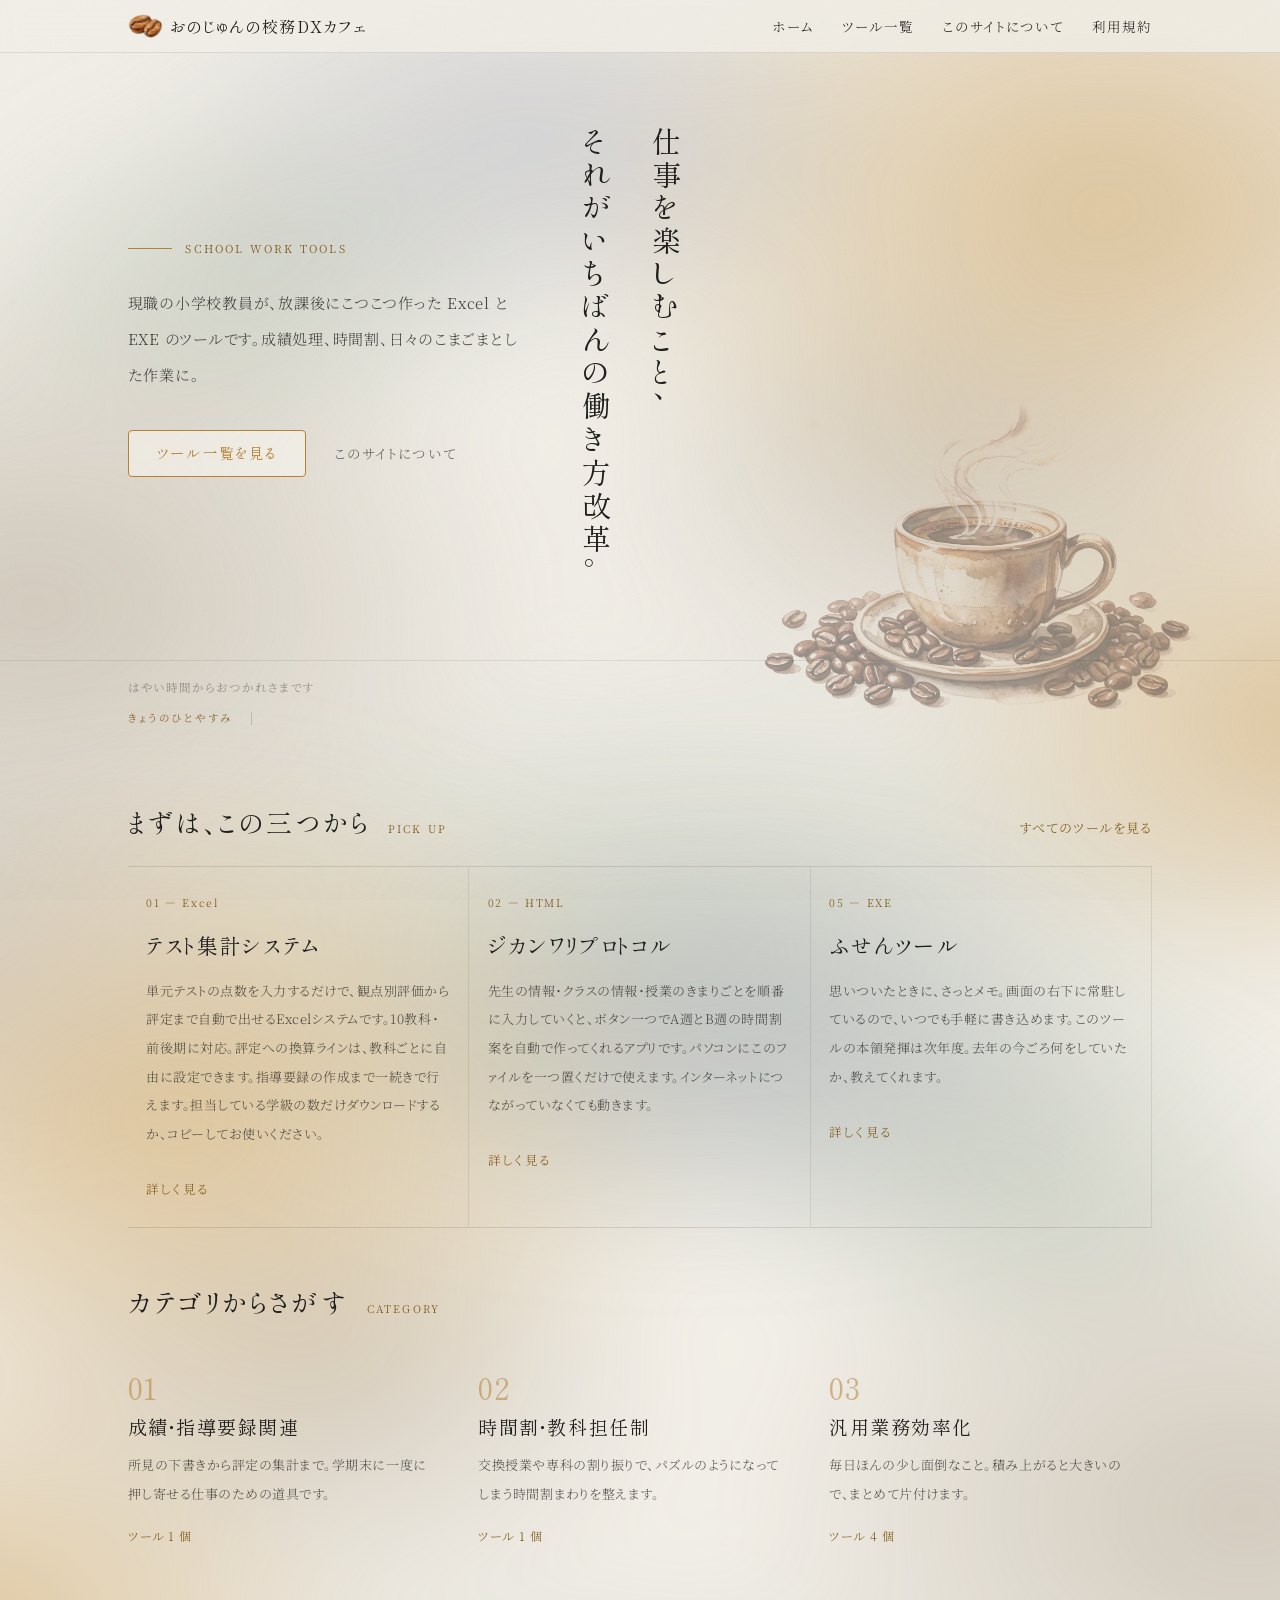
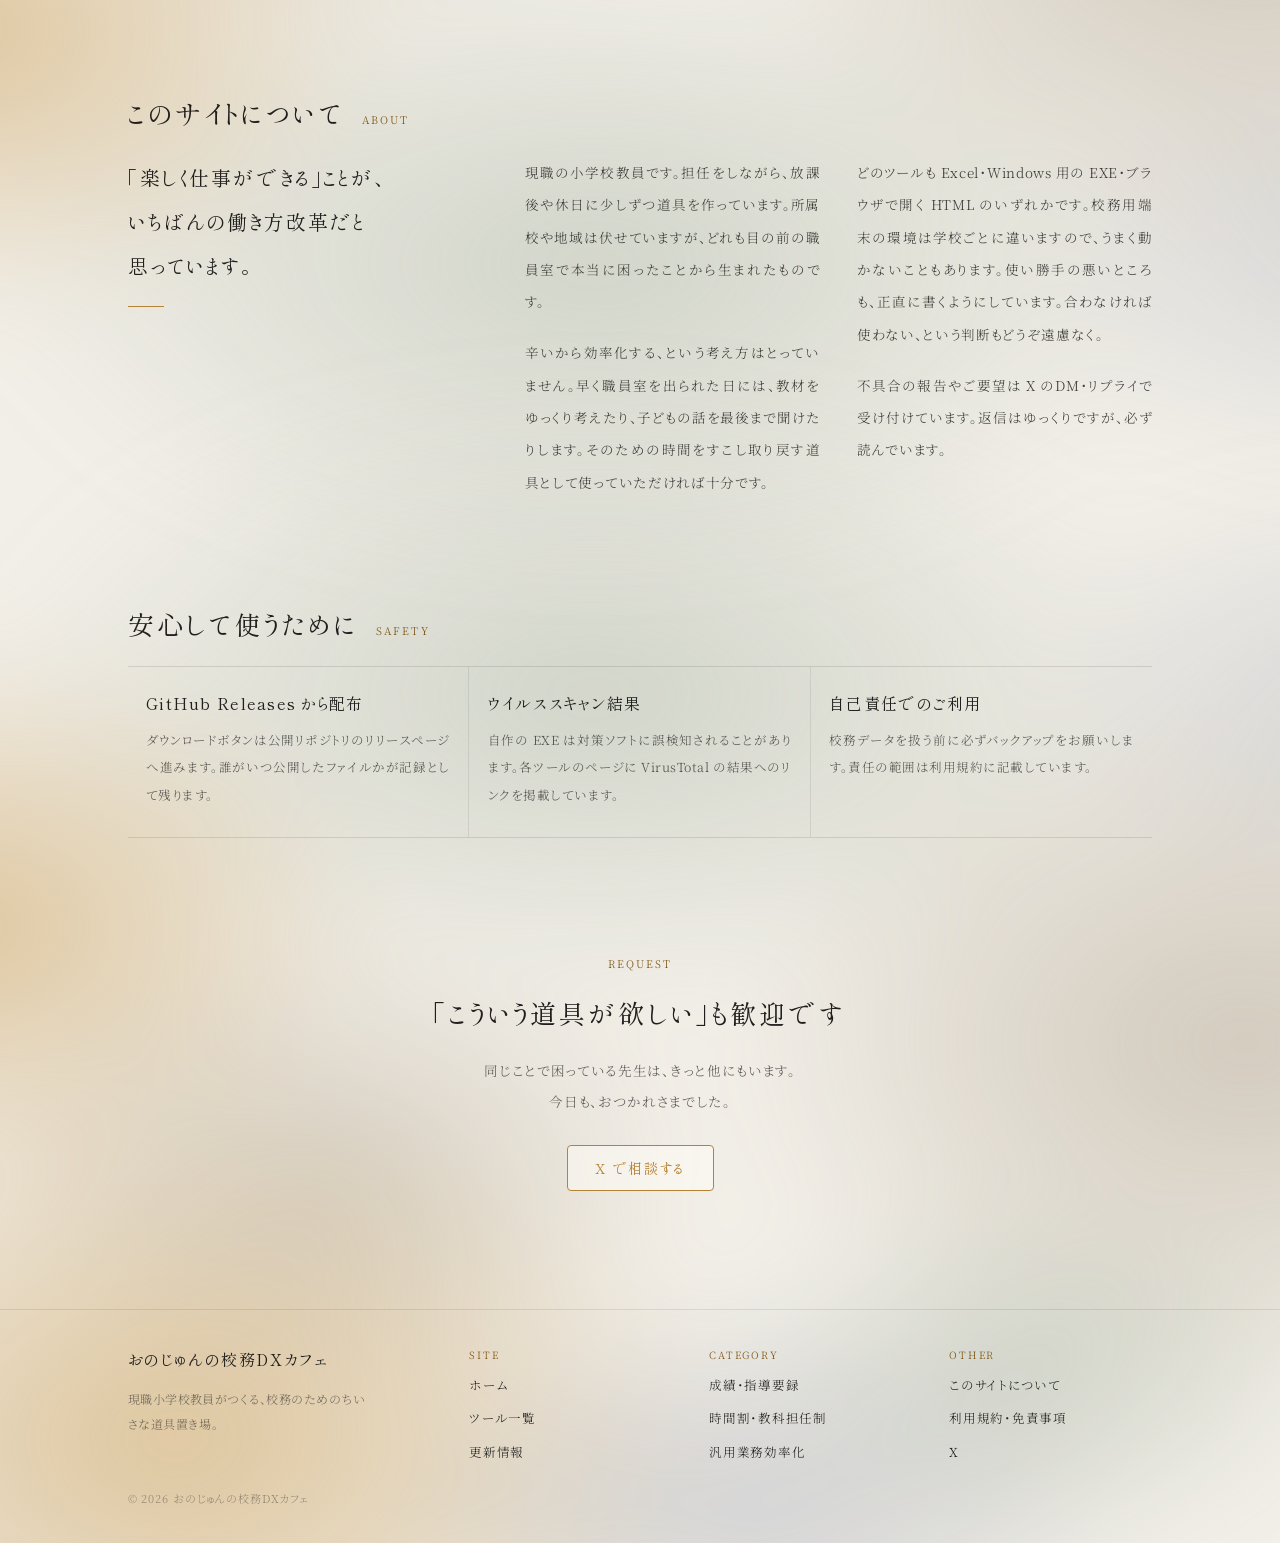
==== docs/index.html @ e8fa5c89 "所見わりかんを新規公開(7番目のツール) 学年・学級ごとの人数差から生じる所見執筆の偏りを均等化するツール。 HTML形式(v2.1.1)。紹介文を校正のうえ、成績・指導要録カテゴリの 新規カードとし" ====
<!DOCTYPE html>
<html lang="ja">
<head>
<!-- Google tag (gtag.js) -->
<script async src="https://www.googletagmanager.com/gtag/js?id=G-HGTY34KE5V"></script>
<script>
  window.dataLayer = window.dataLayer || [];
  function gtag(){dataLayer.push(arguments);}
  gtag('js', new Date());

  gtag('config', 'G-HGTY34KE5V');
</script>
<meta charset="utf-8">
<meta name="viewport" content="width=device-width, initial-scale=1">
<title>おのじゅんの校務DXカフェ</title>
<meta name="description" content="現職の小学校教員がつくる、校務のためのちいさな道具置き場。成績処理・時間割・日々のこまごまとした作業を助ける Excel と EXE のツールを無料で公開しています。">
<link rel="canonical" href="https://cabernet96258.github.io/koumu-dx-cafe/">
<link rel="icon" type="image/png" href="assets/favicon.png">
<link rel="stylesheet" href="assets/classical.css">
<link rel="preconnect" href="https://fonts.gstatic.com" crossorigin>
<link href="https://fonts.googleapis.com/css2?family=Shippori+Mincho:wght@400;500;600&family=Noto+Serif+JP:wght@300;400;500&display=swap" rel="stylesheet">
<link rel="stylesheet" href="assets/site.css">
</head>
<body>

<div class="page">

  <svg width="0" height="0" class="defs" aria-hidden="true">
    <defs>
      <filter id="paper">
        <feTurbulence type="fractalNoise" baseFrequency="0.9" numOctaves="4" seed="9"></feTurbulence>
        <feColorMatrix type="saturate" values="0"></feColorMatrix>
      </filter>
      <radialGradient id="gOchre"><stop offset="0%" stop-color="#c99a4e" stop-opacity=".5"></stop><stop offset="55%" stop-color="#c99a4e" stop-opacity=".22"></stop><stop offset="100%" stop-color="#c99a4e" stop-opacity="0"></stop></radialGradient>
      <radialGradient id="gSepia"><stop offset="0%" stop-color="#9a8a72" stop-opacity=".38"></stop><stop offset="60%" stop-color="#9a8a72" stop-opacity=".16"></stop><stop offset="100%" stop-color="#9a8a72" stop-opacity="0"></stop></radialGradient>
      <radialGradient id="gSage"><stop offset="0%" stop-color="#8fa08c" stop-opacity=".34"></stop><stop offset="60%" stop-color="#8fa08c" stop-opacity=".14"></stop><stop offset="100%" stop-color="#8fa08c" stop-opacity="0"></stop></radialGradient>
      <radialGradient id="gDusk"><stop offset="0%" stop-color="#8c93a8" stop-opacity=".32"></stop><stop offset="60%" stop-color="#8c93a8" stop-opacity=".13"></stop><stop offset="100%" stop-color="#8c93a8" stop-opacity="0"></stop></radialGradient>
    </defs>
  </svg>

  <div class="wc-bg" aria-hidden="true">
    <svg class="wc-tile" width="100%" viewBox="0 0 1440 900" preserveAspectRatio="xMidYMid slice">
      <g transform="translate(0,0)">
        <g data-depth="0.10">
          <ellipse cx="1120" cy="180" rx="470" ry="320" fill="url(#gOchre)"></ellipse>
          <ellipse cx="200" cy="520" rx="440" ry="300" fill="url(#gSepia)"></ellipse>
          <ellipse cx="760" cy="820" rx="520" ry="260" fill="url(#gSage)"></ellipse>
        </g>
        <g data-depth="0.22">
          <ellipse cx="620" cy="120" rx="330" ry="180" fill="url(#gDusk)"></ellipse>
          <ellipse cx="1300" cy="620" rx="360" ry="240" fill="url(#gOchre)"></ellipse>
          <ellipse cx="380" cy="240" rx="260" ry="160" fill="url(#gSage)"></ellipse>
        </g>
        <g data-depth="0.36" opacity=".75">
          <ellipse cx="980" cy="420" rx="300" ry="200" fill="url(#gSepia)"></ellipse>
          <ellipse cx="120" cy="820" rx="280" ry="180" fill="url(#gDusk)"></ellipse>
        </g>
      </g>
    </svg>
    <svg class="wc-tile" width="100%" viewBox="0 0 1440 900" preserveAspectRatio="xMidYMid slice">
      <g transform="translate(1440,-120) scale(-1,1)">
        <g data-depth="0.10">
          <ellipse cx="1120" cy="180" rx="470" ry="320" fill="url(#gOchre)"></ellipse>
          <ellipse cx="200" cy="520" rx="440" ry="300" fill="url(#gSepia)"></ellipse>
          <ellipse cx="760" cy="820" rx="520" ry="260" fill="url(#gSage)"></ellipse>
        </g>
        <g data-depth="0.22">
          <ellipse cx="620" cy="120" rx="330" ry="180" fill="url(#gDusk)"></ellipse>
          <ellipse cx="1300" cy="620" rx="360" ry="240" fill="url(#gOchre)"></ellipse>
          <ellipse cx="380" cy="240" rx="260" ry="160" fill="url(#gSage)"></ellipse>
        </g>
        <g data-depth="0.36" opacity=".75">
          <ellipse cx="980" cy="420" rx="300" ry="200" fill="url(#gSepia)"></ellipse>
          <ellipse cx="120" cy="820" rx="280" ry="180" fill="url(#gDusk)"></ellipse>
        </g>
      </g>
    </svg>
    <svg class="wc-tile" width="100%" viewBox="0 0 1440 900" preserveAspectRatio="xMidYMid slice">
      <g transform="translate(0,90) rotate(180,720,450)">
        <g data-depth="0.10">
          <ellipse cx="1120" cy="180" rx="470" ry="320" fill="url(#gOchre)"></ellipse>
          <ellipse cx="200" cy="520" rx="440" ry="300" fill="url(#gSepia)"></ellipse>
          <ellipse cx="760" cy="820" rx="520" ry="260" fill="url(#gSage)"></ellipse>
        </g>
        <g data-depth="0.22">
          <ellipse cx="620" cy="120" rx="330" ry="180" fill="url(#gDusk)"></ellipse>
          <ellipse cx="1300" cy="620" rx="360" ry="240" fill="url(#gOchre)"></ellipse>
          <ellipse cx="380" cy="240" rx="260" ry="160" fill="url(#gSage)"></ellipse>
        </g>
        <g data-depth="0.36" opacity=".75">
          <ellipse cx="980" cy="420" rx="300" ry="200" fill="url(#gSepia)"></ellipse>
          <ellipse cx="120" cy="820" rx="280" ry="180" fill="url(#gDusk)"></ellipse>
        </g>
      </g>
    </svg>
  </div>

  <canvas class="wc-particles" aria-hidden="true"></canvas>

  <div class="paper" aria-hidden="true">
    <svg width="100%" height="100%"><rect width="100%" height="100%" filter="url(#paper)"></rect></svg>
  </div>

  <header class="site-header">
    <div class="wrap">
      <a class="nav-brand" href="index.html">
        <img class="nav-brand-icon" src="assets/coffee-bean-icon.png" alt="" width="320" height="215">
        おのじゅんの校務DXカフェ
      </a>
      <nav class="site-nav">
        <a class="lnk" href="index.html">ホーム</a>
        <a class="lnk" href="tools.html">ツール一覧</a>
        <a class="lnk" href="#about">このサイトについて</a>
        <span class="lnk" data-howto="terms" role="button" tabindex="0">利用規約</span>
      </nav>
    </div>
  </header>

  <main>
    <section class="section-bleed">
      <img class="hero-coffee" src="assets/coffee.png" alt="" aria-hidden="true" width="880" height="657">
      <div class="wrap hero-grid">
        <div>
          <div class="hero-eyebrow">
            <span class="hero-rule"></span>
            <span>SCHOOL WORK TOOLS</span>
          </div>
          <p class="hero-lede">現職の小学校教員が、放課後にこつこつ作った Excel と EXE のツールです。成績処理、時間割、日々のこまごまとした作業に。</p>
          <div class="hero-actions">
            <a class="btn btn-primary" href="tools.html">ツール一覧を見る</a>
            <a class="lnk" href="#about">このサイトについて</a>
          </div>
        </div>
        <h1 class="hero-tagline">仕事を楽しむこと、<br>それがいちばんの働き方改革。</h1>
      </div>
      <div class="rest-bar">
        <div class="wrap">
          <span class="rest-greeting" data-rest-greeting></span>
          <div class="rest-line">
            <span class="rest-label">きょうのひとやすみ</span>
            <span class="rest-sep"></span>
            <span class="rest-msg" data-rest-msg>コーヒーが冷めないうちに、ひと息どうぞ。</span>
          </div>
        </div>
      </div>
    </section>

    <section class="section wrap stack" data-reveal>
      <div class="sec-head sec-head-split">
        <div>
          <h2 class="sec-title">まずは、この三つから</h2>
          <span class="kicker">PICK UP</span>
        </div>
        <a class="lnk sec-more" href="tools.html">すべてのツールを見る</a>
      </div>
      <div class="pick-grid">
        <div class="pick-card">
          <div class="pick-meta tnum">01 — Excel</div>
          <h3>テスト集計システム</h3>
          <p>単元テストの点数を入力するだけで、観点別評価から評定まで自動で出せるExcelシステムです。10教科・前後期に対応。評定への換算ラインは、教科ごとに自由に設定できます。指導要録の作成まで一続きで行えます。担当している学級の数だけダウンロードするか、コピーしてお使いください。</p>
          <a class="lnk pick-more" href="tools.html">詳しく見る</a>
        </div>
        <div class="pick-card">
          <div class="pick-meta tnum">02 — HTML</div>
          <h3>ジカンワリプロトコル</h3>
          <p>先生の情報・クラスの情報・授業のきまりごとを順番に入力していくと、ボタン一つでA週とB週の時間割案を自動で作ってくれるアプリです。パソコンにこのファイルを一つ置くだけで使えます。インターネットにつながっていなくても動きます。</p>
          <a class="lnk pick-more" href="tools.html">詳しく見る</a>
        </div>
        <div class="pick-card">
          <div class="pick-meta tnum">05 — EXE</div>
          <h3>ふせんツール</h3>
          <p>思いついたときに、さっとメモ。画面の右下に常駐しているので、いつでも手軽に書き込めます。このツールの本領発揮は次年度。去年の今ごろ何をしていたか、教えてくれます。</p>
          <a class="lnk pick-more" href="tools.html">詳しく見る</a>
        </div>
      </div>
    </section>

    <section class="section wrap stack" data-reveal>
      <div class="sec-head">
        <h2 class="sec-title">カテゴリからさがす</h2>
        <span class="kicker">CATEGORY</span>
      </div>
      <div class="cat-grid">
        <a class="cat-card" href="tools.html">
          <div class="cat-num tnum">01</div>
          <h3>成績・指導要録関連</h3>
          <p>所見の下書きから評定の集計まで。学期末に一度に押し寄せる仕事のための道具です。</p>
          <div class="cat-count tnum">ツール 1 個</div>
        </a>
        <a class="cat-card" href="tools.html">
          <div class="cat-num tnum">02</div>
          <h3>時間割・教科担任制</h3>
          <p>交換授業や専科の割り振りで、パズルのようになってしまう時間割まわりを整えます。</p>
          <div class="cat-count tnum">ツール 1 個</div>
        </a>
        <a class="cat-card" href="tools.html">
          <div class="cat-num tnum">03</div>
          <h3>汎用業務効率化</h3>
          <p>毎日ほんの少し面倒なこと。積み上がると大きいので、まとめて片付けます。</p>
          <div class="cat-count tnum">ツール 4 個</div>
        </a>
      </div>
    </section>

    <section class="section-bleed about" id="about" data-reveal>
      <div class="wrap">
        <div class="sec-head">
          <h2 class="sec-title">このサイトについて</h2>
          <span class="kicker">ABOUT</span>
        </div>
        <div class="about-grid">
          <div>
            <p class="about-motto">「楽しく仕事ができる」ことが、<br>いちばんの働き方改革だと<br>思っています。</p>
            <span class="about-rule"></span>
          </div>
          <div class="about-cols">
            <div>
              <p>現職の小学校教員です。担任をしながら、放課後や休日に少しずつ道具を作っています。所属校や地域は伏せていますが、どれも目の前の職員室で本当に困ったことから生まれたものです。</p>
              <p>辛いから効率化する、という考え方はとっていません。早く職員室を出られた日には、教材をゆっくり考えたり、子どもの話を最後まで聞けたりします。そのための時間をすこし取り戻す道具として使っていただければ十分です。</p>
            </div>
            <div>
              <p>どのツールも Excel・Windows 用の EXE・ブラウザで開く HTML のいずれかです。校務用端末の環境は学校ごとに違いますので、うまく動かないこともあります。使い勝手の悪いところも、正直に書くようにしています。合わなければ使わない、という判断もどうぞ遠慮なく。</p>
              <p>不具合の報告やご要望は X のDM・リプライで受け付けています。返信はゆっくりですが、必ず読んでいます。</p>
            </div>
          </div>
        </div>
      </div>
    </section>

    <section class="section wrap safety" data-reveal>
      <div class="sec-head">
        <h2 class="sec-title">安心して使うために</h2>
        <span class="kicker">SAFETY</span>
      </div>
      <div class="safety-grid">
        <div>
          <h4>GitHub Releases から配布</h4>
          <p>ダウンロードボタンは公開リポジトリのリリースページへ進みます。誰がいつ公開したファイルかが記録として残ります。</p>
        </div>
        <div>
          <h4>ウイルススキャン結果</h4>
          <p>自作の EXE は対策ソフトに誤検知されることがあります。各ツールのページに VirusTotal の結果へのリンクを掲載しています。</p>
        </div>
        <div>
          <h4>自己責任でのご利用</h4>
          <p>校務データを扱う前に必ずバックアップをお願いします。責任の範囲は利用規約に記載しています。</p>
        </div>
      </div>
    </section>

    <section class="section-bleed request" data-reveal>
      <div class="wrap">
        <span class="kicker">REQUEST</span>
        <h2>「こういう道具が欲しい」も歓迎です</h2>
        <p>同じことで困っている先生は、きっと他にもいます。<br>今日も、おつかれさまでした。</p>
        <!-- TODO: X のプロフィール URL に差し替え -->
        <a class="btn btn-primary" href="#">X で相談する</a>
      </div>
    </section>
  </main>

  <footer class="site-footer">
    <div>
      <div class="wrap footer-grid">
        <div>
          <div class="footer-brand">おのじゅんの校務DXカフェ</div>
          <p>現職小学校教員がつくる、校務のためのちいさな道具置き場。</p>
        </div>
        <div class="footer-col">
          <div class="footer-col-head">SITE</div>
          <a class="lnk" href="index.html">ホーム</a>
          <a class="lnk" href="tools.html">ツール一覧</a>
          <span class="lnk" data-howto="changelog" role="button" tabindex="0">更新情報</span>
        </div>
        <div class="footer-col">
          <div class="footer-col-head">CATEGORY</div>
          <a class="lnk" href="tools.html">成績・指導要録</a>
          <a class="lnk" href="tools.html">時間割・教科担任制</a>
          <a class="lnk" href="tools.html">汎用業務効率化</a>
        </div>
        <div class="footer-col">
          <div class="footer-col-head">OTHER</div>
          <a class="lnk" href="#about">このサイトについて</a>
          <span class="lnk" data-howto="terms" role="button" tabindex="0">利用規約・免責事項</span>
          <span class="lnk">X</span>
        </div>
      </div>
      <div class="wrap footer-legal tnum">© 2026 おのじゅんの校務DXカフェ</div>
    </div>
  </footer>

  <!-- 「使い方」等のダイアログ。中身は howto-* テンプレートから複製する -->
  <div class="dialog-backdrop" id="howto-dialog" hidden>
    <div class="dialog" role="dialog" aria-modal="true" aria-labelledby="howto-dialog-title">
      <div data-howto-content></div>
      <div class="dialog-actions">
        <button type="button" class="btn" data-howto-close>閉じる</button>
      </div>
    </div>
  </div>

  <template id="howto-terms">
    <h3 class="dialog-title">利用規約・免責事項</h3>
    <div class="dialog-body">
      <p>本サイトで配布しているツールは、現職の小学校教員が個人で開発したものです。すべて無料で、会員登録なしでご利用いただけます。</p>
      <p>ご利用は自己責任でお願いします。データを扱うツールは、作業前に必ずバックアップを取ってください。ツールの利用によって生じたいかなる損害についても、作成者は責任を負いかねます。</p>
      <p>校務用端末の環境は学校ごとに異なるため、正常に動作しない場合があります。あらかじめご了承ください。</p>
      <p>不具合のご報告や「こういう道具が欲しい」というご要望は、X のDM・リプライで受け付けています。</p>
      <p class="howto-note">※ 予告なくツールの内容やダウンロードURLを変更・終了する場合があります。</p>
    </div>
  </template>

  <template id="howto-changelog">
    <h3 class="dialog-title">更新情報</h3>
    <div class="dialog-body">
      <p><strong>2026-08-19</strong></p>
      <ul>
        <li>所見わりかんを公開しました</li>
        <li>ジカンワリプロトコルを公開しました</li>
        <li>フォルダツリーメーカーを公開しました</li>
        <li>スクリーンノートを公開しました</li>
        <li>利用規約・免責事項を追加しました</li>
      </ul>
      <p><strong>2026-08-18</strong></p>
      <ul>
        <li>テスト集計システムを公開しました</li>
        <li>各ツールに「使い方」を追加しました</li>
        <li>検索エンジンからサイトを見つけやすくしました</li>
      </ul>
      <p><strong>2026-08-17</strong></p>
      <ul>
        <li>PDFパレット・ふせんツールを公開しました</li>
        <li>「きょうのひとやすみ」をランダム表示にしました</li>
      </ul>
      <p><strong>2026-08-16</strong></p>
      <ul>
        <li>サイトを公開しました</li>
        <li>「きょうのひとやすみ」の語録を追加しました</li>
      </ul>
    </div>
  </template>
</div>

<script src="assets/site.js"></script>
</body>
</html>
---- docs/assets/classical.css ----
/* Classical — design-system tokens and component classes. This file is the source of truth for the system's look; retune it here and see readme.md. */
@import url('https://fonts.googleapis.com/css2?family=Cormorant+Garamond:wght@400;600&family=Lora:wght@400;600&display=swap');

:root {
  --color-bg: #f3f2f2;
  --color-surface: #eae9e9;
  --color-text: #201f1d;
  --color-accent: #b68235;
  --color-accent-2: #ac803e;
  --color-divider: color-mix(in srgb, #201f1d 16%, transparent);

  /* Tonal ramps — generated in OKLCH on one shared lightness scale, so the
     same step of any role matches the others in visual value. */
  --color-neutral-100: #f8f4f4;
  --color-neutral-200: #eae7e7;
  --color-neutral-300: #d7d3d3;
  --color-neutral-400: #bab6b6;
  --color-neutral-500: #9b9797;
  --color-neutral-600: #7d7979;
  --color-neutral-700: #605d5d;
  --color-neutral-800: #444141;
  --color-neutral-900: #2d2b2b;

  --color-accent-100: #fff3e4;
  --color-accent-200: #ffe3bf;
  --color-accent-300: #facb8d;
  --color-accent-400: #e1ad66;
  --color-accent-500: #c28d41;
  --color-accent-600: #a06f24;
  --color-accent-700: #7d5411;
  --color-accent-800: #5a3b0a;
  --color-accent-900: #3a270d;

  --color-accent-2-100: #fff3e4;
  --color-accent-2-200: #ffe3be;
  --color-accent-2-300: #f5cd96;
  --color-accent-2-400: #dbaf70;
  --color-accent-2-500: #bc8f4e;
  --color-accent-2-600: #9b7232;
  --color-accent-2-700: #79561f;
  --color-accent-2-800: #573d14;
  --color-accent-2-900: #382810;

  --font-heading: "Cormorant Garamond", system-ui, sans-serif;
  --font-heading-weight: 600; /* review round 3: bold retired — semibold is the
     interface headings' ceiling (they need the weight at small sizes); display
     text goes lighter still, to the normal cut (see the deck) */
  --font-body: "Lora", system-ui, sans-serif;

  --space-1: 4.6px;
  --space-2: 9.2px;
  --space-3: 13.8px;
  --space-4: 18.4px;
  --space-6: 27.6px;
  --space-8: 36.8px;

  --radius-sm: 2px;
  --radius-md: 4px;
  --radius-lg: 7px;

  /* Elevation — derived from the ground: soft ink-tinted shadows on a
     light theme, a hairline edge + ambient darkness on a dark one. */
  --shadow-sm: 0 1px 2px color-mix(in srgb, #2d2b2b 14%, transparent);
  --shadow-md: 0 3px 10px color-mix(in srgb, #2d2b2b 16%, transparent);
  --shadow-lg: 0 12px 32px color-mix(in srgb, #2d2b2b 22%, transparent);
}

body {
  background: var(--color-bg);
  color: var(--color-text);
  font-family: var(--font-body);
}
h1, h2, h3, h4 { font-family: var(--font-heading); font-weight: var(--font-heading-weight); }

.plate{filter:sepia(0.22) saturate(0.82) contrast(1.05);box-sizing:border-box;
  border:6px solid var(--color-surface);outline:1px solid var(--color-divider)}

/* ══════════════════════════════════════════════════════════════════════════
   Components — built with the tokens above. Plain CSS
   on plain HTML: no JavaScript, no build step. Each class is documented in
   readme.md and demonstrated in foundations/ and components/.
   ══════════════════════════════════════════════════════════════════════ */

*, *::before, *::after { box-sizing: border-box; }
body { margin: 0; font-size: 15px; line-height: 1.55; font-weight: 400; }
h1, h2, h3, h4, h5, h6 {
  font-family: var(--font-heading); font-weight: var(--font-heading-weight);
  line-height: 1.12; letter-spacing: -0.015em; margin: 0 0 var(--space-2);
}
h1 { font-size: 42px; }
h2 { font-size: 32px; }
h3 { font-size: 25px; }
h4 { font-size: 20px; }
h5 { font-size: 16px; }
h6 { font-size: 13px; }
h6 { letter-spacing: 0.08em; text-transform: uppercase; }
p { margin: 0 0 var(--space-3); }
a { color: var(--color-accent); text-underline-offset: 3px; }
img { display: block; max-width: 100%; }
figure { margin: 0; }
figcaption {
  font-size: 11px; margin-top: var(--space-1);
  color: color-mix(in srgb, var(--color-text) 55%, transparent);
}
.text-muted { color: color-mix(in srgb, var(--color-text) 55%, transparent); }
:focus { outline: none; }
:focus-visible { outline: 2px solid var(--color-accent); outline-offset: 2px; }
::selection { background: color-mix(in srgb, var(--color-accent) 30%, transparent); }

/* — rules — */
.hr {
  height: 1px; border: 0; margin: var(--space-4) 0;
  background: var(--color-divider);
}

/* — buttons — */
.btn {
  display: inline-flex; align-items: center; justify-content: center; gap: 6px;
  cursor: pointer; text-decoration: none;
  font-family: var(--font-heading); font-weight: var(--font-heading-weight);
  font-size: 14px; line-height: 1.2; color: var(--color-text); /* matches the .input's 14px —
     the pair sits side by side in sign-up rows */
  background: transparent; border: 1px solid transparent;
  padding: var(--space-2) calc(var(--space-3) * 1.2);
  border-radius: var(--radius-md);
}
.btn svg { display: block; }
.btn:disabled { opacity: 0.45; cursor: not-allowed; }
.btn-primary { color: var(--color-accent); border-color: var(--color-accent); }
.btn-primary:hover { background: color-mix(in srgb, var(--color-accent) 12%, transparent); }
.btn-primary:active { background: color-mix(in srgb, var(--color-accent) 22%, transparent); }
.btn-secondary { border-color: var(--color-divider); }
.btn-secondary:hover { background: color-mix(in srgb, var(--color-text) 7%, transparent); }
.btn-secondary:active { background: color-mix(in srgb, var(--color-text) 14%, transparent); }
.btn-ghost { color: var(--color-accent); padding-inline: var(--space-1); }
.btn-ghost:hover { background: color-mix(in srgb, var(--color-accent) 10%, transparent); }
.btn-ghost:active { background: color-mix(in srgb, var(--color-accent) 18%, transparent); }
.btn-icon { width: 36px; height: 36px; padding: 0; }
.btn-block { width: 100%; margin-top: var(--space-2); }

/* — forms — */
.field > label {
  display: block; font-size: 12px; margin-bottom: 5px;
  color: color-mix(in srgb, var(--color-text) 70%, transparent);
}
.input {
  width: 100%; min-height: 36px; padding: 6px 10px; font: inherit;
  font-size: 14px; color: var(--color-text); caret-color: var(--color-accent);
  background: transparent;
  border: 1px solid var(--color-divider); border-radius: var(--radius-md);
}
.input:hover { border-color: color-mix(in srgb, var(--color-text) 45%, transparent); }
.input:focus-visible { border-color: var(--color-accent); outline-offset: 0; }
textarea.input { min-height: 90px; resize: vertical; }
.radio { display: inline-flex; align-items: center; gap: 8px; cursor: pointer; font-size: 14px; }
.radio input, .seg-opt input {
  position: absolute; opacity: 0; width: 0; height: 0; pointer-events: none;
}
.radio .dot {
  width: 16px; height: 16px; flex: none; border-radius: 50%;
  border: 1.5px solid var(--color-divider);
}
.radio:hover .dot { border-color: var(--color-accent); }
.radio input:checked + .dot {
  border-color: var(--color-accent); background: var(--color-accent);
  box-shadow: inset 0 0 0 4px var(--color-bg);
}
.radio input:focus-visible + .dot { outline: 2px solid var(--color-accent); outline-offset: 2px; }
.seg {
  display: inline-flex; overflow: hidden;
  border: 1px solid var(--color-divider); border-radius: var(--radius-md);
}
.seg-opt {
  display: inline-flex; align-items: center; gap: 6px;
  padding: 7px 12px; font-size: 13px; cursor: pointer;
}
.seg-opt + .seg-opt { border-left: 1px solid var(--color-divider); }
.seg-opt:has(input:checked) { color: var(--color-accent); box-shadow: inset 0 0 0 1px var(--color-accent); }
.seg-opt:not(:has(input:checked)):hover { background: color-mix(in srgb, var(--color-text) 7%, transparent); }
.seg-opt:has(input:focus-visible) { outline: 2px solid var(--color-accent); outline-offset: -2px; }

/* — cards — */
.card {
  display: flex; flex-direction: column; gap: var(--space-2);
  padding: var(--space-3); border-radius: var(--radius-md); background: transparent; border: 1px solid var(--color-divider);
}
.card-kicker { font-size: 10px; letter-spacing: 0.1em; text-transform: uppercase; color: var(--color-accent); }
.card-title {
  font-family: var(--font-heading); font-weight: var(--font-heading-weight);
  font-size: 17px; line-height: 1.2;
}
.card-body { margin: 0; font-size: 13px; opacity: 0.8; flex: 1; }
.card-meta {
  display: flex; align-items: center; gap: 6px; font-size: 11px;
  color: color-mix(in srgb, var(--color-text) 50%, transparent);
}
.elev-sm { box-shadow: var(--shadow-sm); }
.elev-md { box-shadow: var(--shadow-md); }
.elev-lg { box-shadow: var(--shadow-lg); }

/* — tags — */
.tag {
  display: inline-flex; align-items: center; font-size: 11px;
  letter-spacing: 0.02em; padding: 3px 10px;
  border-radius: calc(var(--radius-md) * 0.75);
}
.tag-accent { background: var(--color-accent-100); color: var(--color-accent-800); }
.tag-accent-2 { background: var(--color-accent-2-100); color: var(--color-accent-2-800); }
.tag-neutral { background: var(--color-neutral-100); color: var(--color-neutral-800); }
.tag-outline { border: 1px solid var(--color-accent); color: var(--color-accent); }

/* — navigation — */
.nav {
  display: flex; align-items: center; gap: var(--space-4);
  padding: var(--space-3) var(--space-4);
  border-bottom: 1px solid var(--color-divider);
}
.nav-brand {
  font-family: var(--font-heading); font-weight: var(--font-heading-weight);
  font-size: 18px; margin-right: auto;
}
.nav a { color: inherit; text-decoration: none; font-size: 14px; }
.nav a:hover, .nav a[aria-current='page'] { color: var(--color-accent); }

/* — tables — */
.table { width: 100%; border-collapse: collapse; font-size: 14px; }
.table th {
  text-align: left; font-size: 11px; letter-spacing: 0.08em; text-transform: uppercase;
  color: color-mix(in srgb, var(--color-text) 60%, transparent);
  padding: var(--space-2); border-bottom: 1px solid var(--color-divider);
}
.table td {
  padding: var(--space-2);
  border-bottom: 1px solid var(--color-divider);
}
.table tbody tr:hover { background: color-mix(in srgb, var(--color-text) 4%, transparent); }

/* — dialog — */
.dialog-backdrop {
  position: fixed; inset: 0; display: grid; place-items: center;
  padding: var(--space-4);
  background: color-mix(in srgb, var(--color-neutral-900) 50%, transparent);
}
.dialog {
  width: min(440px, 100%); display: flex; flex-direction: column; gap: var(--space-3);
  padding: var(--space-4); border-radius: var(--radius-lg);
  background: var(--color-surface); box-shadow: var(--shadow-lg); border: 1px solid var(--color-divider);
}
.dialog-title {
  font-family: var(--font-heading); font-weight: var(--font-heading-weight);
  font-size: 20px;
}
.dialog-body { font-size: 14px; opacity: 0.85; }
.dialog-actions { display: flex; justify-content: flex-end; gap: var(--space-2); margin-top: var(--space-2); }
---- docs/assets/site.css ----
/* おのじゅんの校務DXカフェ — site layer over the Classical design system. */

html { scroll-behavior: smooth; }

body {
  margin: 0;
  font-family: "Noto Serif JP", var(--font-body);
  font-weight: 300;
  font-feature-settings: "palt" 1;
  letter-spacing: .04em;
  color: var(--color-text);
  background: #f2efe8;
  position: relative;
}

h1, h2, h3, h4, .card-title, .nav-brand, .btn {
  font-family: "Shippori Mincho", var(--font-heading);
  font-weight: 400;
}

a:hover { color: var(--color-accent-600); }

.btn, .seg-opt, .tag, .nav-brand, nav .lnk { white-space: nowrap; }

.btn-primary { background: rgba(255, 253, 248, .5); }

/* Underline that wipes in from the left on hover. */
.lnk {
  cursor: pointer;
  position: relative;
  color: inherit;
  text-decoration: none;
}
.lnk::after {
  content: "";
  position: absolute;
  left: 0; right: 100%; bottom: -4px;
  height: 1px;
  background: var(--color-accent);
  transition: right .5s cubic-bezier(.22, .7, .2, 1);
}
.lnk:hover::after { right: 0; }

.tnum { font-variant-numeric: tabular-nums; }

/* ── watercolour ground ─────────────────────────────────────────────────── */

@keyframes om-rule { from { transform: scaleX(0); } to { transform: scaleX(1); } }
@keyframes om-tile {
  0%, 100% { transform: translate3d(0, 0, 0); }
  50%      { transform: translate3d(-1.4%, 1%, 0); }
}

@media (prefers-reduced-motion: reduce) { * { animation: none !important; } }

.defs { position: absolute; }

.page {
  position: relative;
  min-width: 1120px;
  background: #f2efe8;
  overflow: hidden;
}

/* Tiles stack to the full document height so the wash scrolls with the page. */
.wc-bg {
  position: absolute;
  top: 0; left: 0;
  width: 100%; height: 100%;
  overflow: hidden;
  z-index: 0;
  pointer-events: none;
  display: flex;
  flex-direction: column;
}
.wc-tile {
  flex: 1 1 0;
  min-height: 0;
  display: block;
  overflow: visible;
  animation: om-tile 72s ease-in-out infinite;
  /* A plain CSS blur, not an SVG <feTurbulence>/<feDisplacementMap> filter:
     iOS Safari frequently fails to paint that filter chain when it sits on
     a <g> inside an animated/transformed SVG, leaving the wash invisible
     there while it renders fine elsewhere. CSS blur has none of that risk. */
  filter: blur(48px);
}

.wc-particles {
  position: fixed;
  inset: 0;
  width: 100%; height: 100%;
  z-index: 3;
  pointer-events: none;
}

.paper {
  position: fixed;
  inset: 0;
  z-index: 60;
  pointer-events: none;
  opacity: .055;
  mix-blend-mode: multiply;
}

/* ── shared layout ──────────────────────────────────────────────────────── */

.wrap {
  max-width: 1080px;
  margin: 0 auto;
  padding-left: var(--space-6);
  padding-right: var(--space-6);
}

.section { position: relative; }
.section-bleed { position: relative; overflow: hidden; }

.kicker {
  font-size: 10.5px;
  letter-spacing: .2em;
  color: var(--color-accent-700);
}

.sec-head {
  display: flex;
  align-items: baseline;
  gap: var(--space-4);
  margin-bottom: var(--space-6);
}
.sec-head-split {
  justify-content: space-between;
  gap: var(--space-6);
}
.sec-head-split > div {
  display: flex;
  align-items: baseline;
  gap: var(--space-4);
}
.sec-title {
  font-size: 26px;
  letter-spacing: .12em;
  margin: 0;
}

main { position: relative; z-index: 1; }

/* ── header ─────────────────────────────────────────────────────────────── */

.site-header {
  position: sticky;
  top: 0;
  z-index: 50;
  background: rgba(242, 239, 232, .82);
  backdrop-filter: blur(12px);
  border-bottom: 1px solid color-mix(in srgb, var(--color-text) 10%, transparent);
}
.site-header .wrap {
  padding-top: var(--space-3);
  padding-bottom: var(--space-3);
  display: flex;
  align-items: center;
  gap: var(--space-6);
}
.nav-brand {
  display: flex;
  align-items: center;
  gap: 7px;
  margin-right: auto;
  font-size: 16px;
  letter-spacing: .08em;
  color: inherit;
  text-decoration: none;
}
.nav-brand svg { flex: none; }
.nav-brand-icon {
  flex: none;
  height: 24px;
  width: auto;
}
.site-nav {
  display: flex;
  align-items: center;
  gap: var(--space-6);
  font-size: 13.5px;
  letter-spacing: .08em;
}

/* ── hero ───────────────────────────────────────────────────────────────── */

.hero-coffee {
  position: absolute;
  right: 6%;
  bottom: 36px;
  width: 440px;
  /* The width/height attributes reserve the ratio; height must stay derived
     from it, or the attribute's height wins and stretches the picture. */
  height: auto;
  pointer-events: none;
  opacity: .42;
  mix-blend-mode: multiply;
  z-index: 0;
}
.hero-grid {
  position: relative;
  padding-top: calc(var(--space-8) * 2);
  padding-bottom: calc(var(--space-8) * 1.9);
  display: grid;
  grid-template-columns: auto auto 1fr;
  gap: calc(var(--space-8) * 1.2);
  align-items: center;
}
.hero-eyebrow {
  display: flex;
  align-items: center;
  gap: var(--space-3);
  margin-bottom: var(--space-6);
}
.hero-rule {
  width: 44px;
  height: 1px;
  background: var(--color-accent);
  display: block;
  transform-origin: left;
  animation: om-rule 1.6s cubic-bezier(.22, .7, .2, 1) both;
}
.hero-eyebrow span:last-child {
  font-size: 11px;
  letter-spacing: .2em;
  color: var(--color-accent-700);
  white-space: nowrap;
}
.hero-lede {
  font-size: 15px;
  line-height: 2.4;
  letter-spacing: .05em;
  max-width: 26em;
  margin: 0 0 var(--space-8);
  color: color-mix(in srgb, var(--color-text) 82%, transparent);
}
.hero-actions {
  display: flex;
  align-items: center;
  gap: var(--space-6);
}
.hero-actions .btn {
  font-size: 14.5px;
  padding: var(--space-3) var(--space-6);
  letter-spacing: .1em;
}
.hero-actions .lnk {
  font-size: 13.5px;
  letter-spacing: .08em;
  white-space: nowrap;
  color: color-mix(in srgb, var(--color-text) 70%, transparent);
}
.hero-tagline {
  writing-mode: vertical-rl;
  font-size: 29px;
  line-height: 2.4;
  letter-spacing: .14em;
  margin: 0 0 0 auto;
  margin-right: 64px;
  font-weight: 400;
  /* Floor from the mockup; grows so the second line's 「。」 is not clipped. */
  min-height: 430px;
  white-space: nowrap;
}

/* ── きょうのひとやすみ ─────────────────────────────────────────────────── */

.rest-bar {
  position: relative;
  border-top: 1px solid color-mix(in srgb, var(--color-text) 9%, transparent);
}
.rest-bar .wrap {
  padding-top: var(--space-4);
  padding-bottom: var(--space-4);
  display: flex;
  flex-direction: column;
  align-items: flex-start;
  gap: var(--space-2);
}
.rest-line {
  display: flex;
  align-items: center;
  gap: var(--space-4);
  width: 100%;
}
.rest-label {
  font-size: 10.5px;
  letter-spacing: .18em;
  color: var(--color-accent-700);
  flex: none;
  white-space: nowrap;
}
.rest-sep {
  width: 1px;
  height: 13px;
  background: color-mix(in srgb, var(--color-text) 16%, transparent);
  flex: none;
  display: block;
}
.rest-msg {
  font-family: "Shippori Mincho", var(--font-heading);
  font-size: 15.5px;
  letter-spacing: .06em;
  flex: 1;
  min-width: 0;
  white-space: nowrap;
  overflow: hidden;
  text-overflow: ellipsis;
  transition: opacity .8s ease;
}
.rest-greeting {
  font-size: 11.5px;
  letter-spacing: .08em;
  color: color-mix(in srgb, var(--color-text) 45%, transparent);
  white-space: nowrap;
}

/* ── pick up ────────────────────────────────────────────────────────────── */

.stack {
  padding-top: calc(var(--space-8) * 1.6);
}
.pick-grid {
  display: grid;
  grid-template-columns: repeat(3, 1fr);
  gap: 0;
  border-top: 1px solid color-mix(in srgb, var(--color-text) 12%, transparent);
}
.pick-card {
  position: relative;
  overflow: hidden;
  padding: var(--space-6) var(--space-4);
  border-right: 1px solid color-mix(in srgb, var(--color-text) 9%, transparent);
  border-bottom: 1px solid color-mix(in srgb, var(--color-text) 12%, transparent);
}
.pick-meta {
  font-size: 10.5px;
  letter-spacing: .16em;
  color: var(--color-accent-700);
  margin-bottom: var(--space-4);
}
.pick-card h3 {
  font-size: 21px;
  letter-spacing: .08em;
  margin: 0 0 var(--space-3);
  line-height: 1.6;
}
.pick-card p {
  font-size: 13px;
  line-height: 2.2;
  letter-spacing: .04em;
  margin: 0 0 var(--space-6);
  color: color-mix(in srgb, var(--color-text) 74%, transparent);
}
.pick-more,
.sec-more {
  font-size: 12.5px;
  letter-spacing: .08em;
  color: var(--color-accent-700);
}
.sec-more { font-size: 13px; }

/* ── category ───────────────────────────────────────────────────────────── */

.cat-grid {
  display: grid;
  grid-template-columns: repeat(3, 1fr);
  gap: var(--space-6);
}
.cat-card {
  position: relative;
  overflow: hidden;
  display: block;
  color: inherit;
  text-decoration: none;
  padding: var(--space-6) var(--space-4) var(--space-6) 0;
}
.cat-num {
  font-family: "Shippori Mincho", var(--font-heading);
  font-size: 30px;
  color: var(--color-accent);
  opacity: .55;
  line-height: 1;
  margin-bottom: var(--space-3);
}
.cat-card h3 {
  font-size: 19px;
  letter-spacing: .08em;
  margin: 0 0 var(--space-3);
  white-space: nowrap;
}
.cat-card p {
  font-size: 13px;
  line-height: 2.2;
  letter-spacing: .04em;
  margin: 0 0 var(--space-4);
  color: color-mix(in srgb, var(--color-text) 74%, transparent);
}
.cat-count {
  font-size: 12px;
  letter-spacing: .08em;
  color: var(--color-accent-700);
}

/* ── about ──────────────────────────────────────────────────────────────── */

.about {
  margin-top: calc(var(--space-8) * 1.8);
}
.about .wrap {
  position: relative;
  padding-top: calc(var(--space-8) * 1.6);
  padding-bottom: calc(var(--space-8) * 1.6);
}
.about-grid {
  display: grid;
  grid-template-columns: .72fr 1.28fr;
  gap: calc(var(--space-8) * 1.2);
}
.about-motto {
  font-family: "Shippori Mincho", var(--font-heading);
  font-size: 20px;
  line-height: 2.2;
  letter-spacing: .1em;
  margin: 0 0 var(--space-4);
}
.about-rule {
  width: 36px;
  height: 1px;
  background: var(--color-accent);
  display: block;
}
.about-cols {
  display: grid;
  grid-template-columns: 1fr 1fr;
  gap: var(--space-8);
  font-size: 13.5px;
  line-height: 2.4;
  letter-spacing: .05em;
  text-align: justify;
  color: color-mix(in srgb, var(--color-text) 84%, transparent);
}
.about-cols p { margin: 0 0 var(--space-4); }
.about-cols p:last-child { margin: 0; }

/* ── safety ─────────────────────────────────────────────────────────────── */

.safety { padding-top: calc(var(--space-8) * 1.4); }
.safety-grid {
  display: grid;
  grid-template-columns: repeat(3, 1fr);
  gap: 0;
  border-top: 1px solid color-mix(in srgb, var(--color-text) 12%, transparent);
  border-bottom: 1px solid color-mix(in srgb, var(--color-text) 12%, transparent);
}
.safety-grid > div {
  padding: var(--space-6) var(--space-4);
}
.safety-grid > div:not(:last-child) {
  border-right: 1px solid color-mix(in srgb, var(--color-text) 9%, transparent);
}
.safety-grid h4 {
  font-size: 16px;
  letter-spacing: .08em;
  margin: 0 0 var(--space-3);
}
.safety-grid p {
  font-size: 12.5px;
  line-height: 2.2;
  letter-spacing: .04em;
  margin: 0;
  text-align: justify;
  color: color-mix(in srgb, var(--color-text) 72%, transparent);
}

/* ── request ────────────────────────────────────────────────────────────── */

.request { margin-top: calc(var(--space-8) * 1.6); }
.request .wrap {
  position: relative;
  padding-top: calc(var(--space-8) * 1.6);
  padding-bottom: calc(var(--space-8) * 1.6);
  text-align: center;
}
.request .kicker {
  display: block;
  margin-bottom: var(--space-4);
}
.request h2 {
  font-size: 26px;
  letter-spacing: .12em;
  margin: 0 0 var(--space-4);
  line-height: 1.8;
}
.request p {
  font-size: 13.5px;
  line-height: 2.3;
  letter-spacing: .05em;
  margin: 0 0 var(--space-6);
  color: color-mix(in srgb, var(--color-text) 72%, transparent);
}
.request .btn {
  padding: var(--space-3) var(--space-6);
  letter-spacing: .1em;
}

/* ── tools page ─────────────────────────────────────────────────────────── */

.tools-hero .wrap {
  position: relative;
  padding-top: calc(var(--space-8) * 1.3);
  padding-bottom: var(--space-8);
}
.crumb {
  font-size: 11px;
  letter-spacing: .14em;
  color: color-mix(in srgb, var(--color-text) 45%, transparent);
  margin-bottom: var(--space-4);
}
.tools-hero h1 {
  font-size: 36px;
  letter-spacing: .12em;
  margin: 0 0 var(--space-4);
}
.tools-hero p {
  font-size: 14px;
  line-height: 2.3;
  letter-spacing: .05em;
  max-width: 30em;
  margin: 0;
  color: color-mix(in srgb, var(--color-text) 80%, transparent);
}

.filter-bar {
  position: sticky;
  top: 53px;
  z-index: 40;
  background: rgba(242, 239, 232, .88);
  backdrop-filter: blur(12px);
  border-top: 1px solid color-mix(in srgb, var(--color-text) 10%, transparent);
  border-bottom: 1px solid color-mix(in srgb, var(--color-text) 10%, transparent);
}
.filter-bar .wrap {
  padding-top: var(--space-3);
  padding-bottom: var(--space-3);
  display: flex;
  align-items: center;
  justify-content: space-between;
  gap: var(--space-4);
}
.filter-opts {
  display: flex;
  align-items: center;
  gap: var(--space-6);
}
.filter-opt {
  cursor: pointer;
  font-size: 13px;
  letter-spacing: .08em;
  padding: 0 0 3px;
  font-family: inherit;
  font-weight: inherit;
  background: none;
  border: 0;
  border-bottom: 1px solid transparent;
  color: color-mix(in srgb, var(--color-text) 55%, transparent);
  transition: color .3s ease, border-color .3s ease;
}
.filter-opt[aria-pressed="true"] {
  color: var(--color-accent-700);
  border-bottom-color: var(--color-accent);
}
.filter-count {
  font-size: 11.5px;
  letter-spacing: .08em;
  color: color-mix(in srgb, var(--color-text) 50%, transparent);
}

.tools-section { padding-top: var(--space-8); }
.tools-grid {
  display: grid;
  grid-template-columns: 1fr 1fr;
  gap: 0;
  border-top: 1px solid color-mix(in srgb, var(--color-text) 12%, transparent);
}
.tool-card {
  position: relative;
  overflow: hidden;
  padding: var(--space-6);
  border-bottom: 1px solid color-mix(in srgb, var(--color-text) 10%, transparent);
  border-right: 1px solid color-mix(in srgb, var(--color-text) 8%, transparent);
}
.tool-card[hidden] { display: none; }
.tool-meta {
  display: flex;
  align-items: baseline;
  gap: var(--space-3);
  margin-bottom: var(--space-3);
}
.tool-num {
  font-size: 10.5px;
  letter-spacing: .16em;
  color: var(--color-accent-700);
}
.tool-kind {
  font-size: 10.5px;
  letter-spacing: .12em;
  color: color-mix(in srgb, var(--color-text) 50%, transparent);
}
.tool-cat {
  margin-left: auto;
  font-size: 10.5px;
  letter-spacing: .1em;
  color: color-mix(in srgb, var(--color-text) 45%, transparent);
}
.tool-card h3 {
  font-size: 22px;
  letter-spacing: .09em;
  margin: 0 0 var(--space-3);
  line-height: 1.6;
}
.tool-card > p {
  font-size: 13px;
  line-height: 2.25;
  letter-spacing: .04em;
  margin: 0 0 var(--space-6);
  text-align: justify;
  color: color-mix(in srgb, var(--color-text) 76%, transparent);
}
.tool-actions {
  display: flex;
  align-items: center;
  gap: var(--space-4);
  flex-wrap: wrap;
  margin-bottom: var(--space-3);
}
.tool-actions .btn { letter-spacing: .08em; }
.tool-howto {
  font-size: 12.5px;
  letter-spacing: .08em;
  color: color-mix(in srgb, var(--color-text) 70%, transparent);
}
[data-howto] { cursor: pointer; }
.tool-howto[data-howto]:hover { color: var(--color-accent-700); }

/* — 使い方ダイアログ — */
/* classical.css の .dialog-backdrop に z-index の指定がなく、.site-header(50)や
   .paper(60)より下に沈んでしまうため、ここで最前面になるよう明示する。 */
.dialog-backdrop { z-index: 100; }
.dialog-backdrop[hidden] { display: none; }
/* 使い方ダイアログはスクリーンショットが縦長で、低い画面だと本文ごと
   ビューポートからはみ出すため、ダイアログ自体をスクロール可能にする。 */
.dialog-backdrop .dialog {
  max-height: calc(100vh - var(--space-4) * 2);
  overflow-y: auto;
}
.dialog-body .howto-img {
  display: block;
  max-width: 100%;
  margin: var(--space-3) 0;
  border: 1px solid var(--color-divider);
  border-radius: var(--radius-md);
}
.dialog-body ol, .dialog-body ul { margin: var(--space-2) 0; padding-left: 1.3em; }
.dialog-body li { margin-bottom: 4px; }
.dialog-body .howto-note { font-size: 12.5px; opacity: .75; }
.tool-scan {
  font-size: 12.5px;
  letter-spacing: .08em;
  color: var(--color-accent-700);
}
.tool-note {
  font-size: 11px;
  line-height: 1.9;
  letter-spacing: .03em;
  color: color-mix(in srgb, var(--color-text) 45%, transparent);
}

.tools-cta {
  padding-top: calc(var(--space-8) * 1.2);
  display: flex;
  align-items: center;
  justify-content: space-between;
  gap: var(--space-8);
}
.tools-cta h3 {
  font-size: 19px;
  letter-spacing: .1em;
  margin: 0 0 var(--space-3);
}
.tools-cta p {
  font-size: 12.5px;
  line-height: 2.1;
  letter-spacing: .05em;
  margin: 0;
  color: color-mix(in srgb, var(--color-text) 68%, transparent);
}
.tools-cta .btn {
  flex: none;
  letter-spacing: .1em;
}

/* ── footer ─────────────────────────────────────────────────────────────── */

.site-footer {
  position: relative;
  z-index: 1;
  overflow: hidden;
  margin-top: calc(var(--space-8) * 1.6);
}
.site-footer > div {
  position: relative;
  border-top: 1px solid color-mix(in srgb, var(--color-text) 10%, transparent);
}
.footer-grid {
  padding-top: var(--space-8);
  padding-bottom: var(--space-6);
  display: grid;
  grid-template-columns: 1.5fr 1fr 1fr 1fr;
  gap: var(--space-8);
}
.footer-brand {
  font-family: "Shippori Mincho", var(--font-heading);
  font-size: 16px;
  letter-spacing: .1em;
  margin-bottom: var(--space-3);
}
.footer-grid > div > p {
  font-size: 12px;
  line-height: 2.1;
  letter-spacing: .04em;
  margin: 0;
  max-width: 20em;
  color: color-mix(in srgb, var(--color-text) 58%, transparent);
}
.footer-col {
  display: flex;
  flex-direction: column;
  gap: var(--space-3);
  font-size: 12.5px;
  letter-spacing: .06em;
}
.footer-col-head {
  font-size: 10px;
  letter-spacing: .18em;
  color: var(--color-accent-700);
}
.footer-legal {
  padding-top: 0;
  padding-bottom: var(--space-8);
  font-size: 11px;
  letter-spacing: .08em;
  color: color-mix(in srgb, var(--color-text) 40%, transparent);
}

/* ── narrow viewports ───────────────────────────────────────────────────────
   The prototype is desktop-only (min-width 1120px). This block keeps the same
   design readable on tablets and phones; delete it to go back to fixed width. */

@media (max-width: 1119px) {
  .page { min-width: 0; }
  .hero-grid {
    grid-template-columns: 1fr;
    gap: var(--space-8);
    padding-top: calc(var(--space-8) * 1.4);
    padding-bottom: calc(var(--space-8) * 1.4);
  }
  .hero-coffee { width: 300px; right: 0; bottom: 0; opacity: .3; }
  .hero-tagline {
    writing-mode: horizontal-tb;
    min-height: 0;
    margin: 0;
    font-size: 24px;
    line-height: 2;
    white-space: normal;
  }
  .about-grid, .about-cols { grid-template-columns: 1fr; }
  .about-grid { gap: var(--space-8); }
}

@media (max-width: 860px) {
  .pick-grid, .cat-grid, .safety-grid, .tools-grid { grid-template-columns: 1fr; }
  .safety-grid > div:not(:last-child) { border-right: 0; }
  .footer-grid { grid-template-columns: 1fr 1fr; }
}

@media (max-width: 620px) {
  .site-header .wrap { flex-wrap: wrap; gap: var(--space-3); }
  .site-nav { gap: var(--space-4); font-size: 12.5px; }
  .filter-bar { position: static; }
  .filter-bar .wrap { flex-wrap: wrap; }
  .filter-opts { flex-wrap: wrap; gap: var(--space-4); }
  .tools-cta { flex-direction: column; align-items: flex-start; gap: var(--space-6); }
  .footer-grid { grid-template-columns: 1fr; gap: var(--space-6); }
  .hero-tagline { font-size: 21px; }
  .hero-coffee { width: 220px; opacity: .22; }
  .tools-hero h1 { font-size: 30px; }
  .sec-title { font-size: 22px; }
  .sec-head-split { flex-direction: column; align-items: flex-start; gap: var(--space-3); }
  /* The message can wrap to several lines on a narrow screen; site.js measures
     the tallest RESTS entry and locks .rest-msg's min-height to it, so the
     8-second rotation never changes the bar's height and shifts the page. */
  .rest-line { flex-wrap: wrap; row-gap: var(--space-2); }
  .rest-sep { display: none; }
  .rest-msg {
    flex-basis: 100%;
    white-space: normal;
    line-height: 1.9;
  }
}
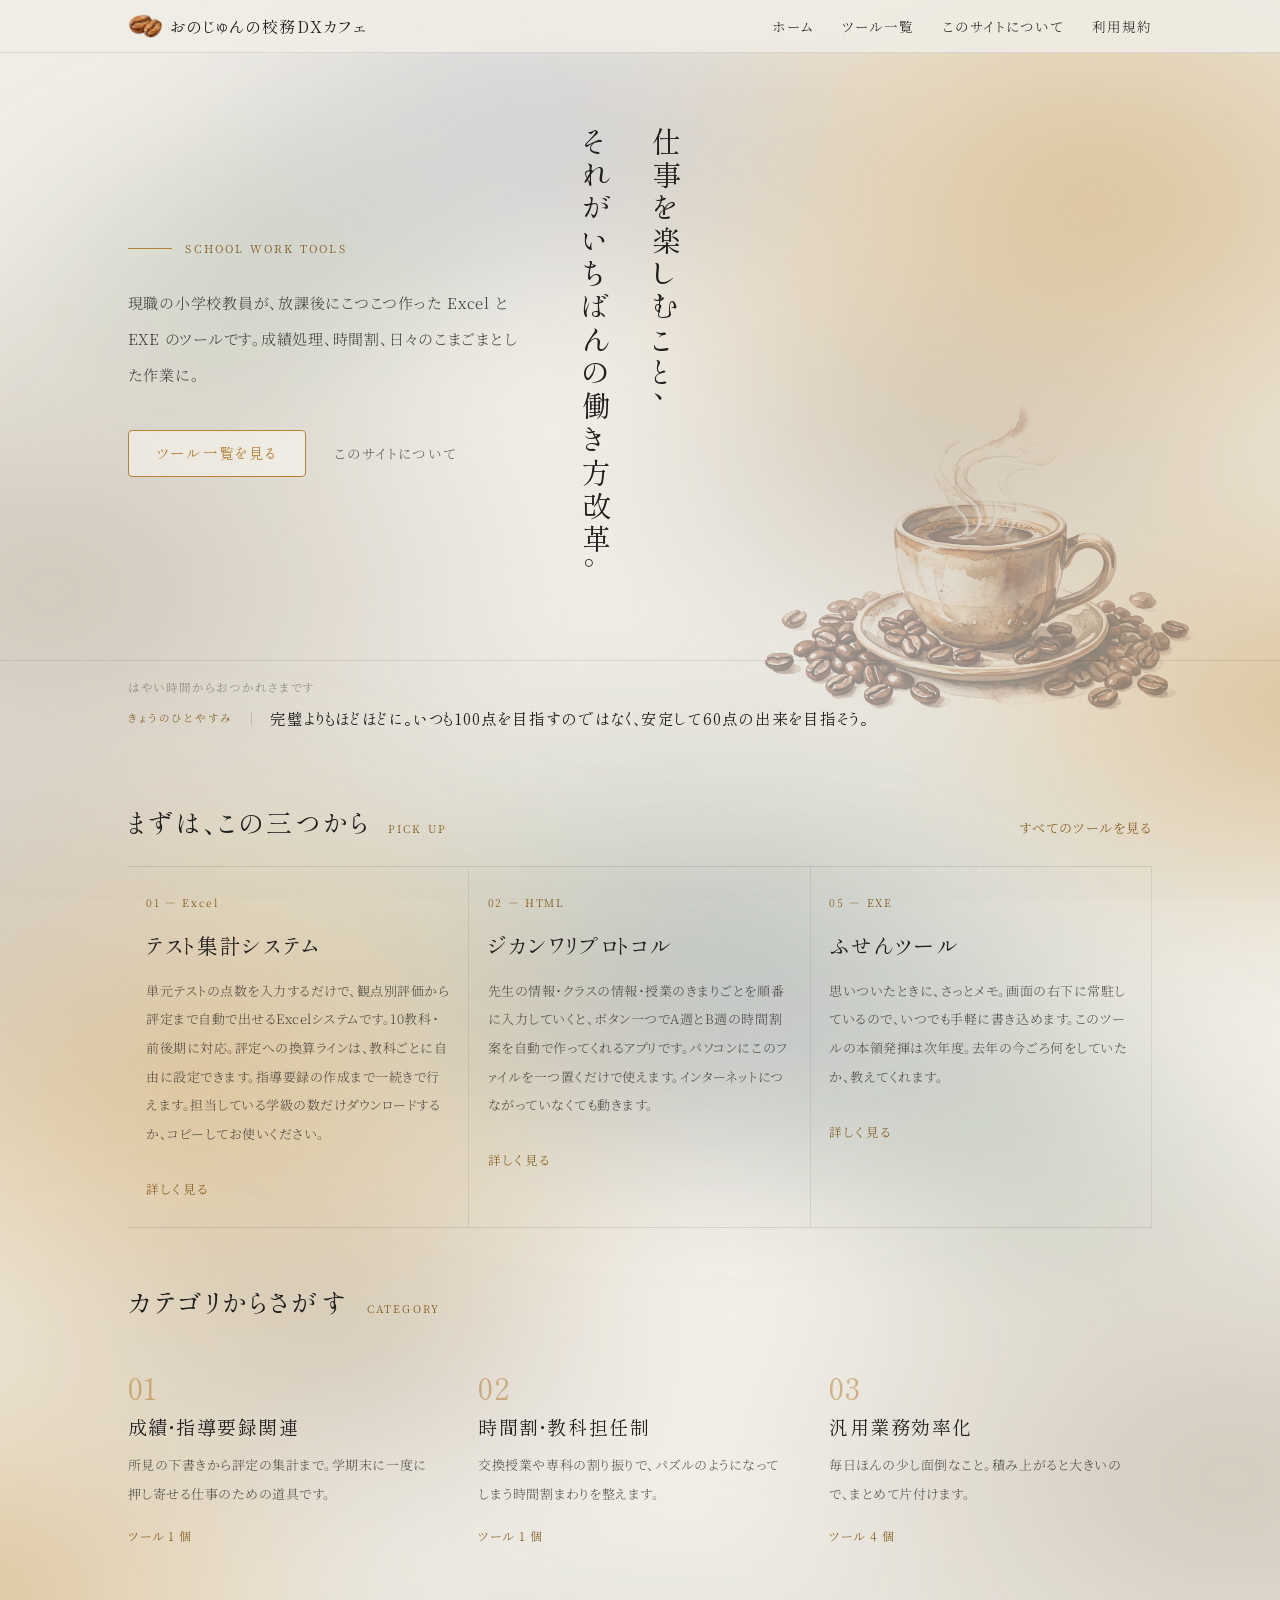
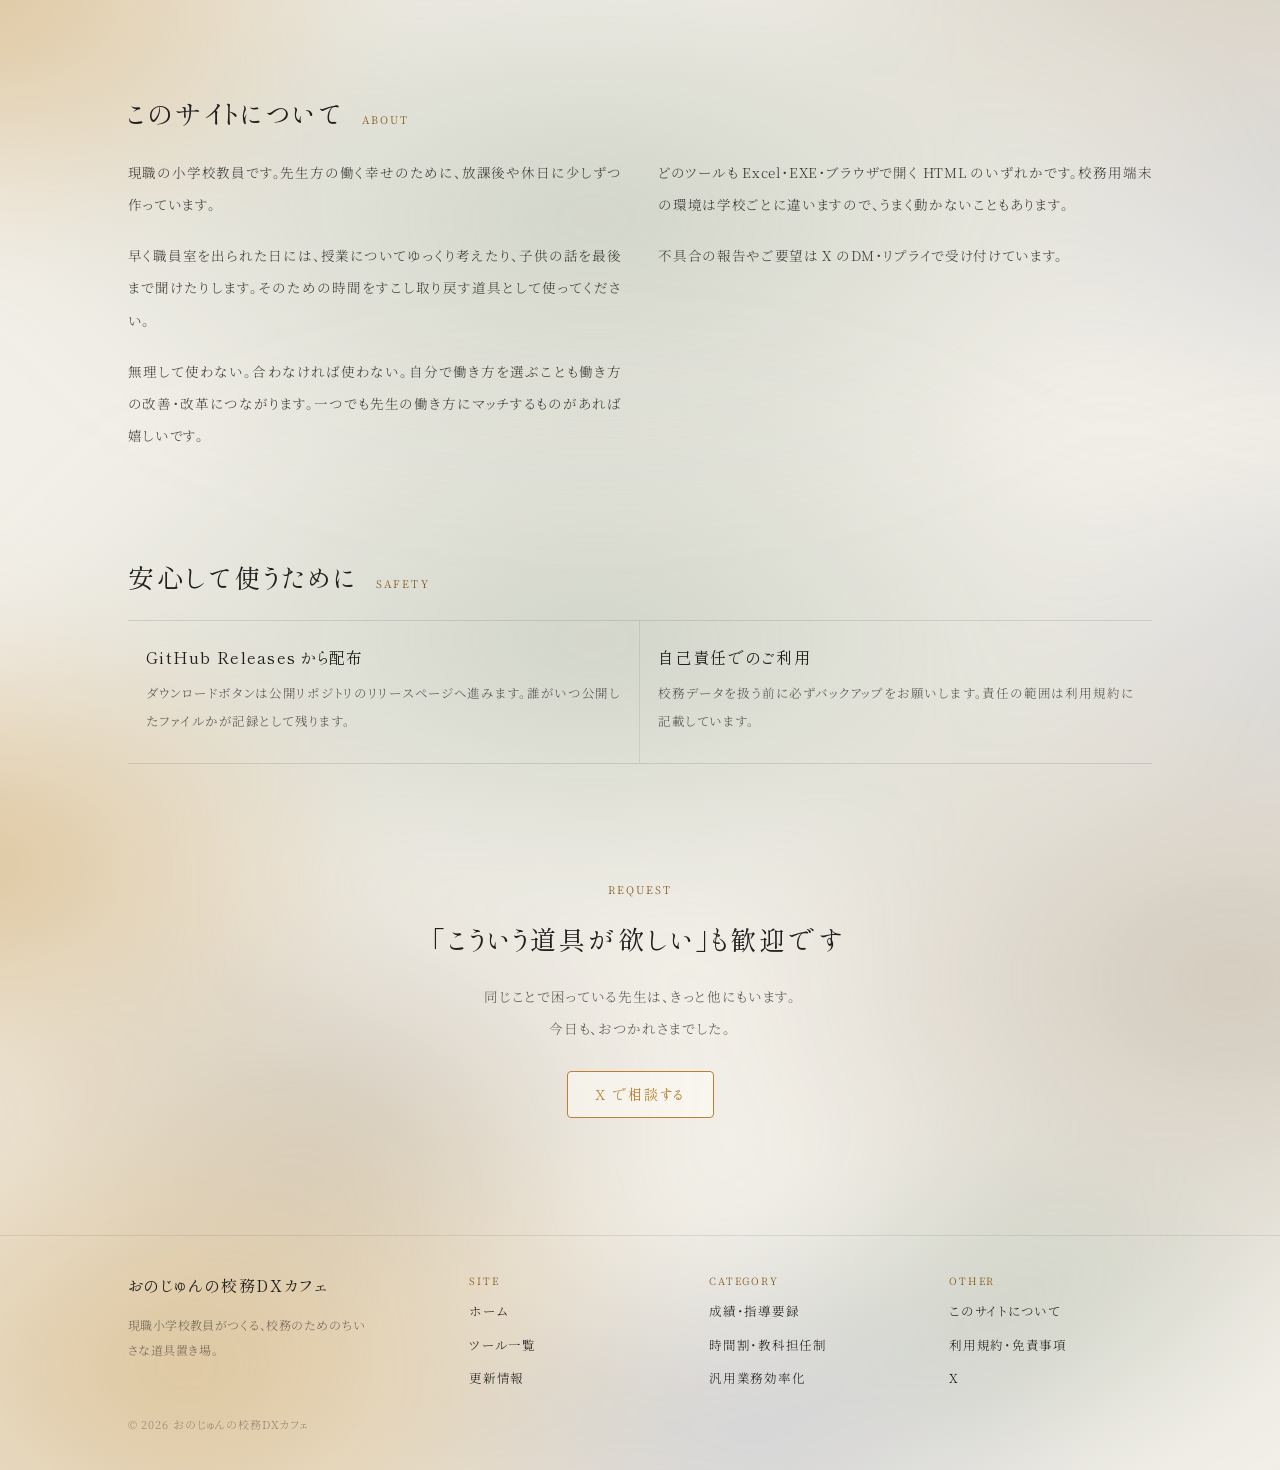
==== commit b770aea4: "「このサイトについて」の本文を更新、ウイルススキャン結果を一時非表示 ・冒頭のモットー文をカット(トップページ最上部と重複のため)。   about-gridの2カラム構成(モット―列+本文列)から本" ====
--- a/docs/index.html
+++ b/docs/index.html
@@ -208,20 +208,15 @@
           <h2 class="sec-title">このサイトについて</h2>
           <span class="kicker">ABOUT</span>
         </div>
-        <div class="about-grid">
+        <div class="about-cols">
           <div>
-            <p class="about-motto">「楽しく仕事ができる」ことが、<br>いちばんの働き方改革だと<br>思っています。</p>
-            <span class="about-rule"></span>
-          </div>
-          <div class="about-cols">
-            <div>
-              <p>現職の小学校教員です。担任をしながら、放課後や休日に少しずつ道具を作っています。所属校や地域は伏せていますが、どれも目の前の職員室で本当に困ったことから生まれたものです。</p>
-              <p>辛いから効率化する、という考え方はとっていません。早く職員室を出られた日には、教材をゆっくり考えたり、子どもの話を最後まで聞けたりします。そのための時間をすこし取り戻す道具として使っていただければ十分です。</p>
-            </div>
-            <div>
-              <p>どのツールも Excel・Windows 用の EXE・ブラウザで開く HTML のいずれかです。校務用端末の環境は学校ごとに違いますので、うまく動かないこともあります。使い勝手の悪いところも、正直に書くようにしています。合わなければ使わない、という判断もどうぞ遠慮なく。</p>
-              <p>不具合の報告やご要望は X のDM・リプライで受け付けています。返信はゆっくりですが、必ず読んでいます。</p>
-            </div>
+            <p>現職の小学校教員です。先生方の働く幸せのために、放課後や休日に少しずつ作っています。</p>
+            <p>早く職員室を出られた日には、授業についてゆっくり考えたり、子供の話を最後まで聞けたりします。そのための時間をすこし取り戻す道具として使ってください。</p>
+            <p>無理して使わない。合わなければ使わない。自分で働き方を選ぶことも働き方の改善・改革につながります。一つでも先生の働き方にマッチするものがあれば嬉しいです。</p>
+          </div>
+          <div>
+            <p>どのツールも Excel・EXE・ブラウザで開く HTML のいずれかです。校務用端末の環境は学校ごとに違いますので、うまく動かないこともあります。</p>
+            <p>不具合の報告やご要望は X のDM・リプライで受け付けています。</p>
           </div>
         </div>
       </div>
@@ -237,10 +232,13 @@
           <h4>GitHub Releases から配布</h4>
           <p>ダウンロードボタンは公開リポジトリのリリースページへ進みます。誰がいつ公開したファイルかが記録として残ります。</p>
         </div>
+        <!-- スキャン結果の掲載を休止しているため非表示。再開したら site.css の
+             .safety-grid の grid-template-columns も repeat(3, 1fr) に戻す:
         <div>
           <h4>ウイルススキャン結果</h4>
           <p>自作の EXE は対策ソフトに誤検知されることがあります。各ツールのページに VirusTotal の結果へのリンクを掲載しています。</p>
         </div>
+        -->
         <div>
           <h4>自己責任でのご利用</h4>
           <p>校務データを扱う前に必ずバックアップをお願いします。責任の範囲は利用規約に記載しています。</p>
--- a/docs/assets/site.css
+++ b/docs/assets/site.css
@@ -451,7 +451,9 @@
 .safety { padding-top: calc(var(--space-8) * 1.4); }
 .safety-grid {
   display: grid;
-  grid-template-columns: repeat(3, 1fr);
+  /* ウイルススキャン結果の項目を index.html 側で一時的に非表示にしている
+     間は2列。再表示するときは repeat(3, 1fr) に戻す。 */
+  grid-template-columns: repeat(2, 1fr);
   gap: 0;
   border-top: 1px solid color-mix(in srgb, var(--color-text) 12%, transparent);
   border-bottom: 1px solid color-mix(in srgb, var(--color-text) 12%, transparent);
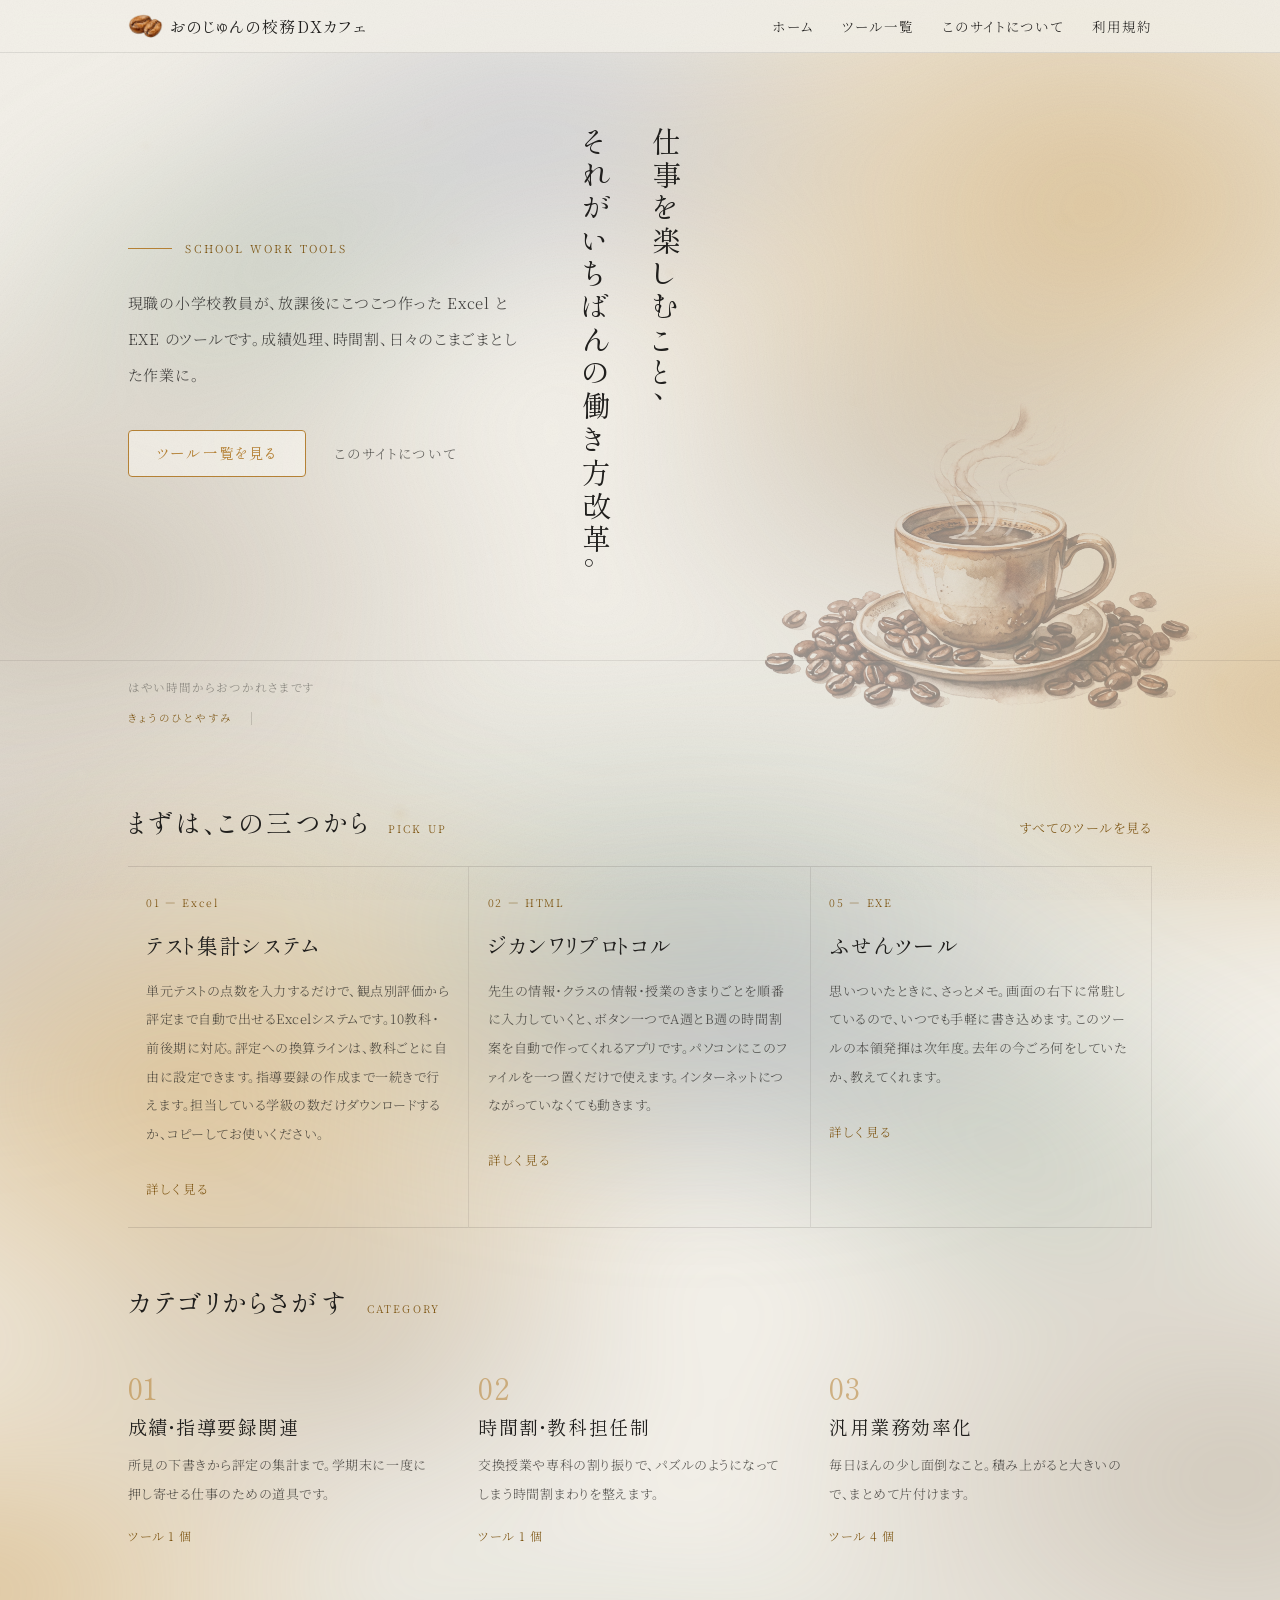
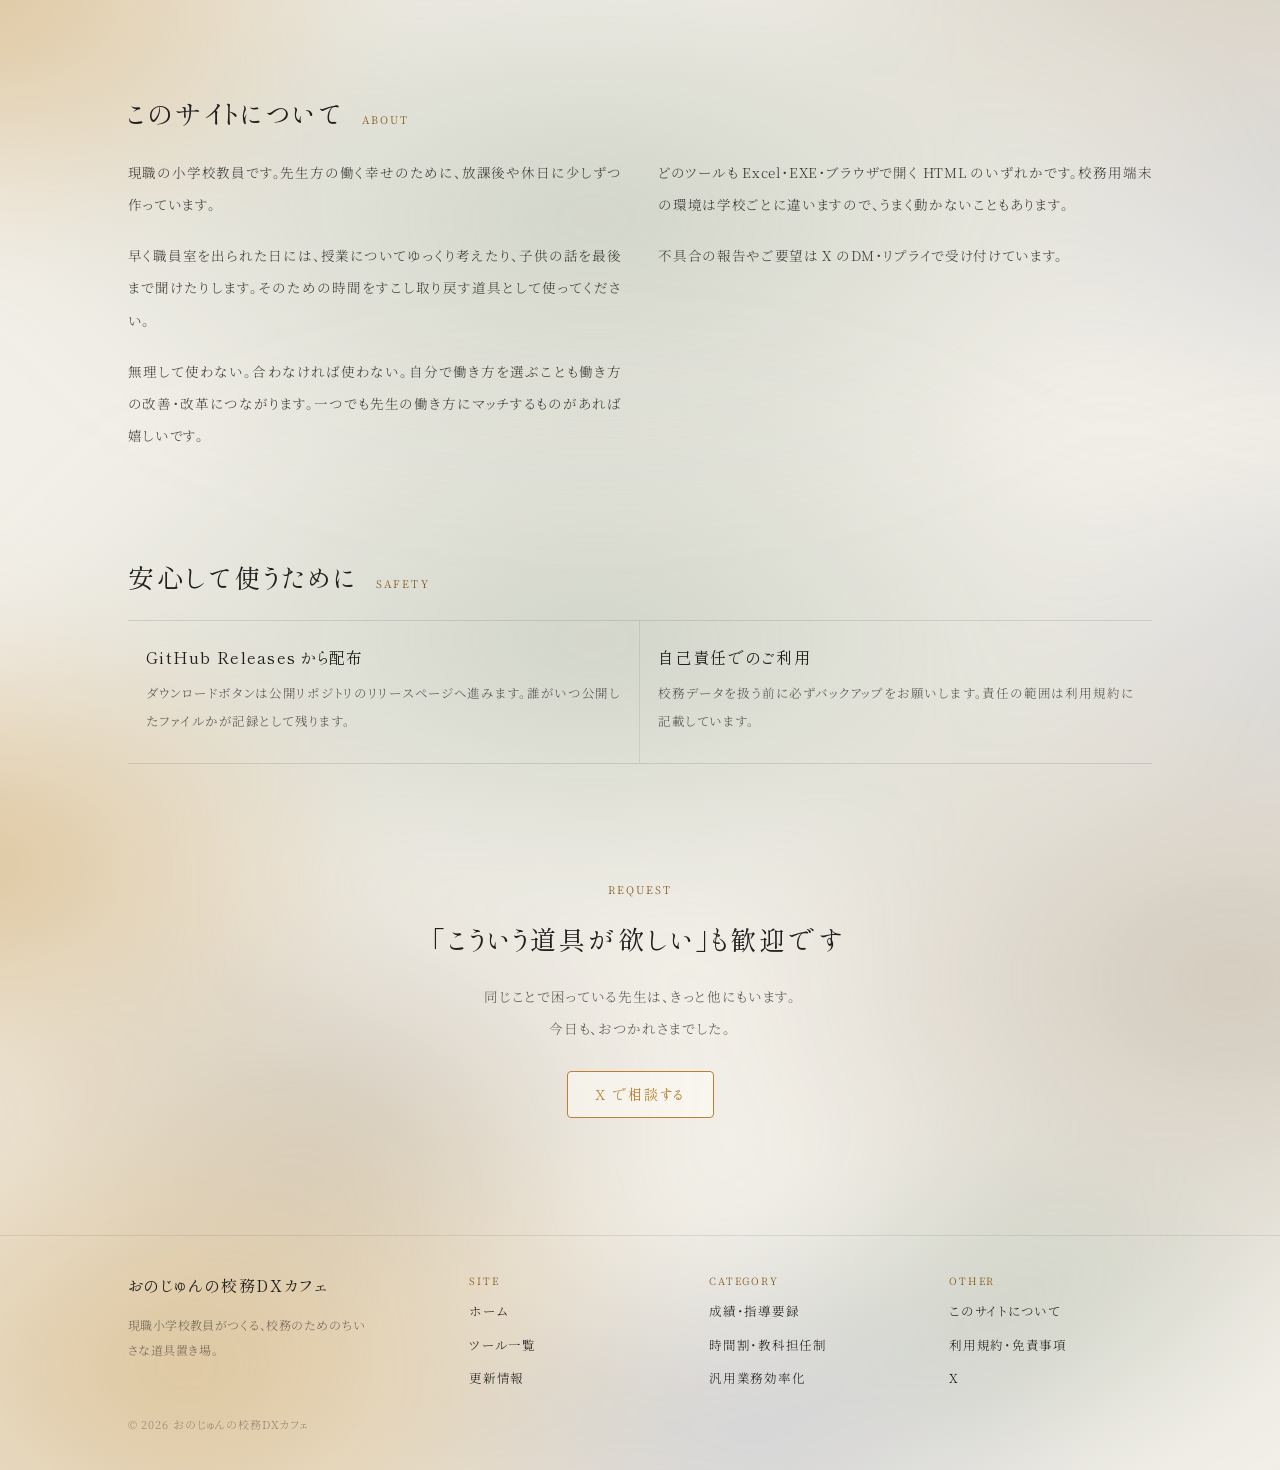
==== commit 5e52acc3: "XのプロフィールURLを実リンクに差し替え" ====
--- a/docs/index.html
+++ b/docs/index.html
@@ -251,8 +251,7 @@
         <span class="kicker">REQUEST</span>
         <h2>「こういう道具が欲しい」も歓迎です</h2>
         <p>同じことで困っている先生は、きっと他にもいます。<br>今日も、おつかれさまでした。</p>
-        <!-- TODO: X のプロフィール URL に差し替え -->
-        <a class="btn btn-primary" href="#">X で相談する</a>
+        <a class="btn btn-primary" href="https://x.com/cabernetwikko" target="_blank" rel="noopener">X で相談する</a>
       </div>
     </section>
   </main>
@@ -280,7 +279,7 @@
           <div class="footer-col-head">OTHER</div>
           <a class="lnk" href="#about">このサイトについて</a>
           <span class="lnk" data-howto="terms" role="button" tabindex="0">利用規約・免責事項</span>
-          <span class="lnk">X</span>
+          <a class="lnk" href="https://x.com/cabernetwikko" target="_blank" rel="noopener">X</a>
         </div>
       </div>
       <div class="wrap footer-legal tnum">© 2026 おのじゅんの校務DXカフェ</div>
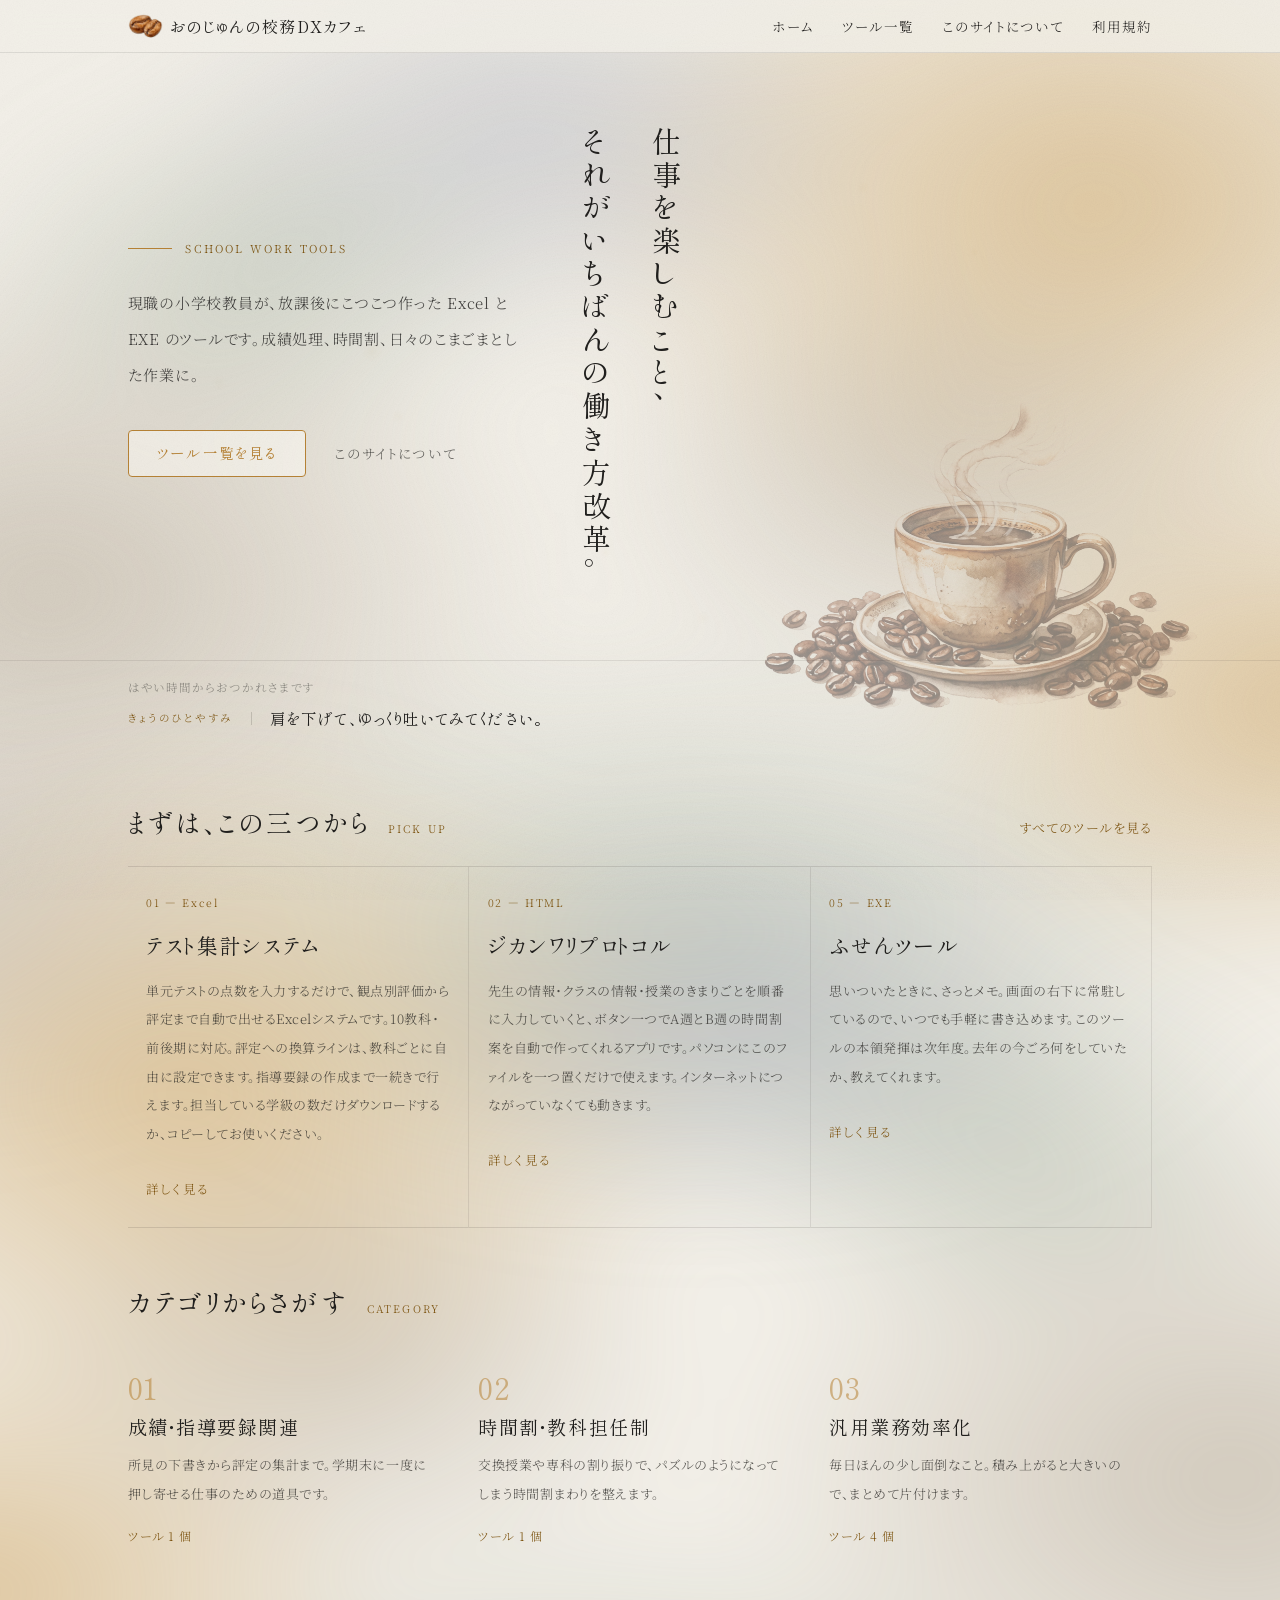
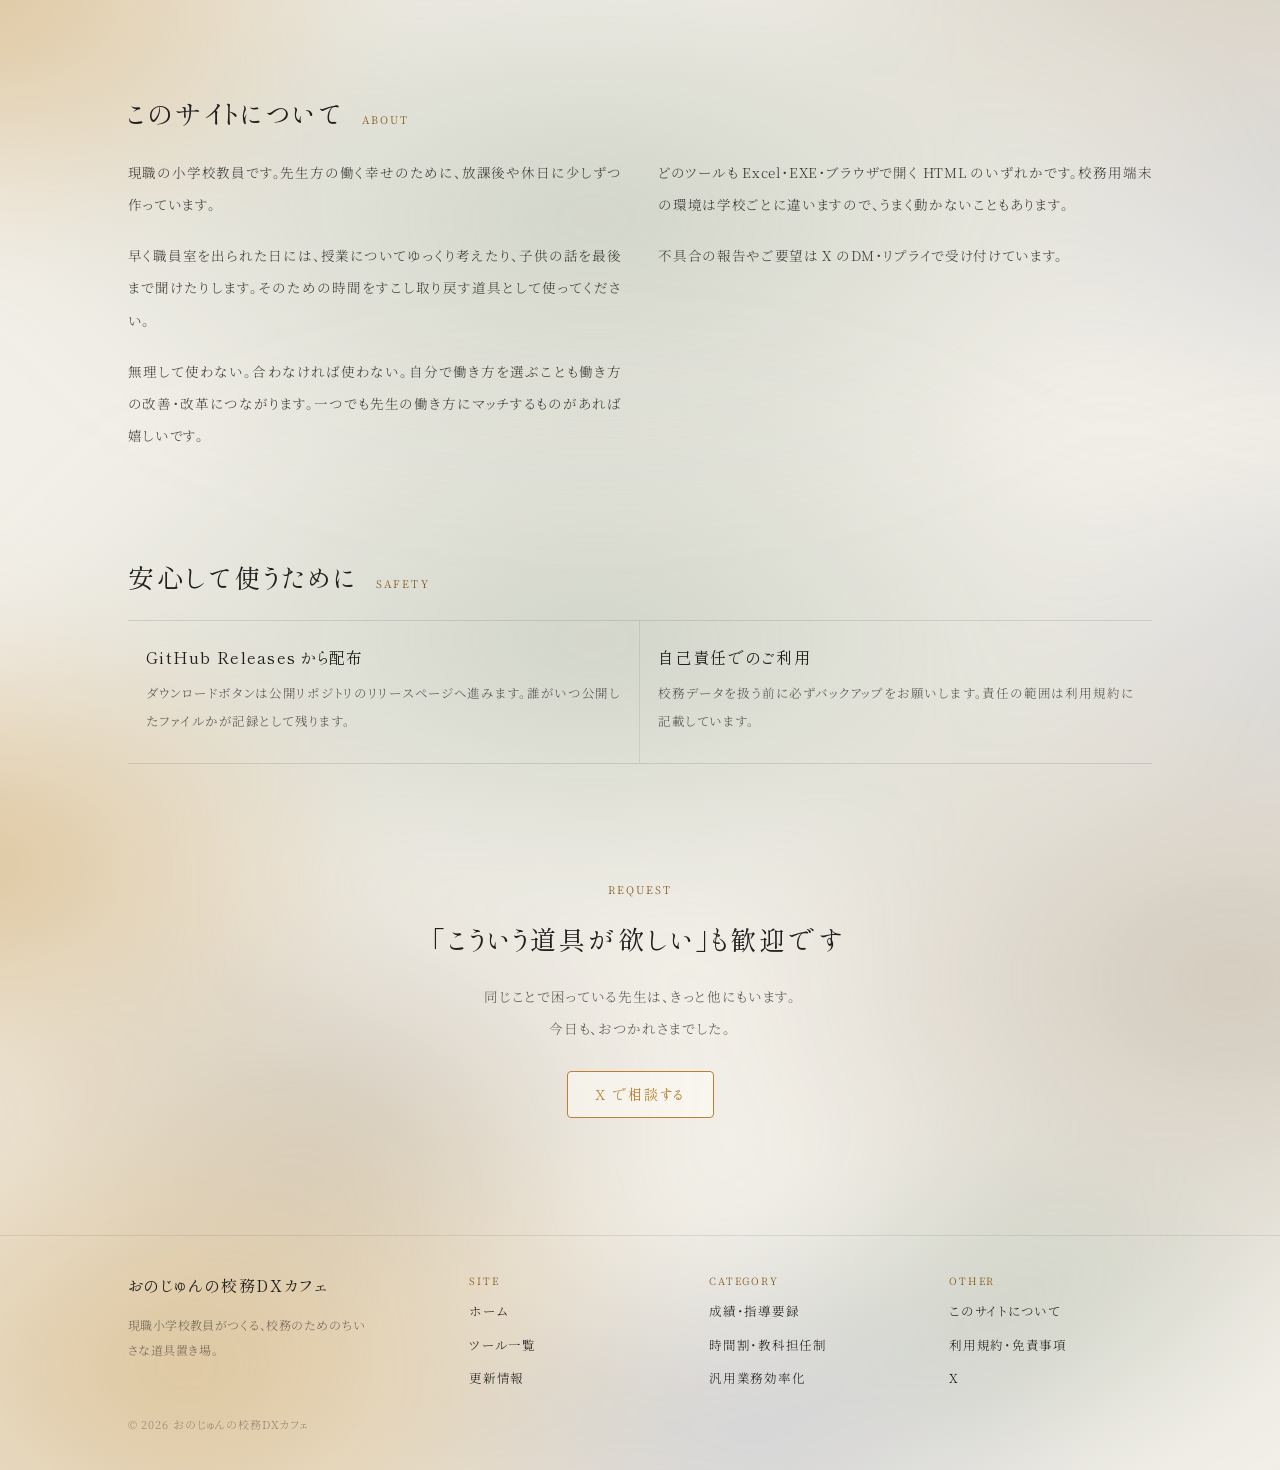
==== commit 97633b86: "meta descriptionに「働き方改革」「校務DX」を含めて検索での関連性を高める" ====
--- a/docs/index.html
+++ b/docs/index.html
@@ -13,7 +13,7 @@
 <meta charset="utf-8">
 <meta name="viewport" content="width=device-width, initial-scale=1">
 <title>おのじゅんの校務DXカフェ</title>
-<meta name="description" content="現職の小学校教員がつくる、校務のためのちいさな道具置き場。成績処理・時間割・日々のこまごまとした作業を助ける Excel と EXE のツールを無料で公開しています。">
+<meta name="description" content="現職の小学校教員が「働き方改革」のためにつくる、校務DXのちいさな道具置き場です。成績処理・時間割・日々のこまごまとした作業を助ける Excel・EXE・HTML のツールを無料で公開しています。">
 <link rel="canonical" href="https://cabernet96258.github.io/koumu-dx-cafe/">
 <link rel="icon" type="image/png" href="assets/favicon.png">
 <link rel="stylesheet" href="assets/classical.css">
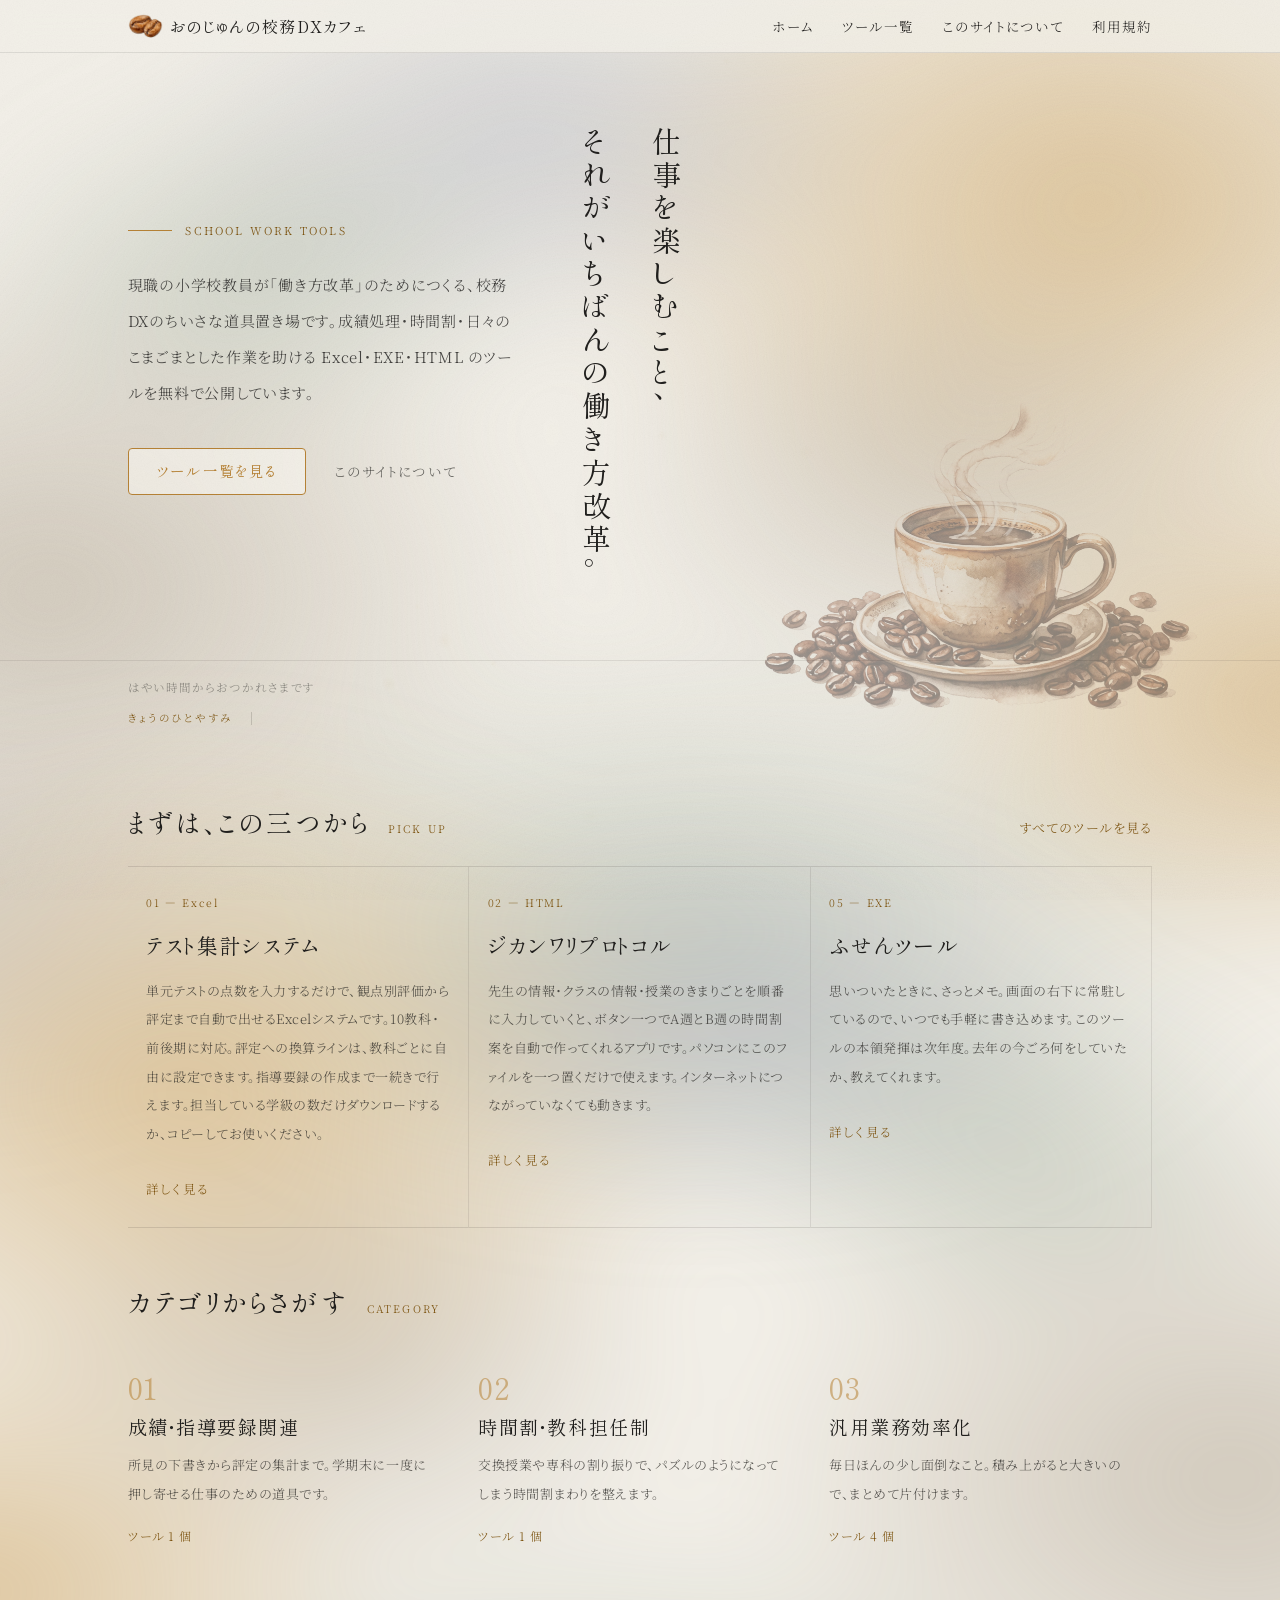
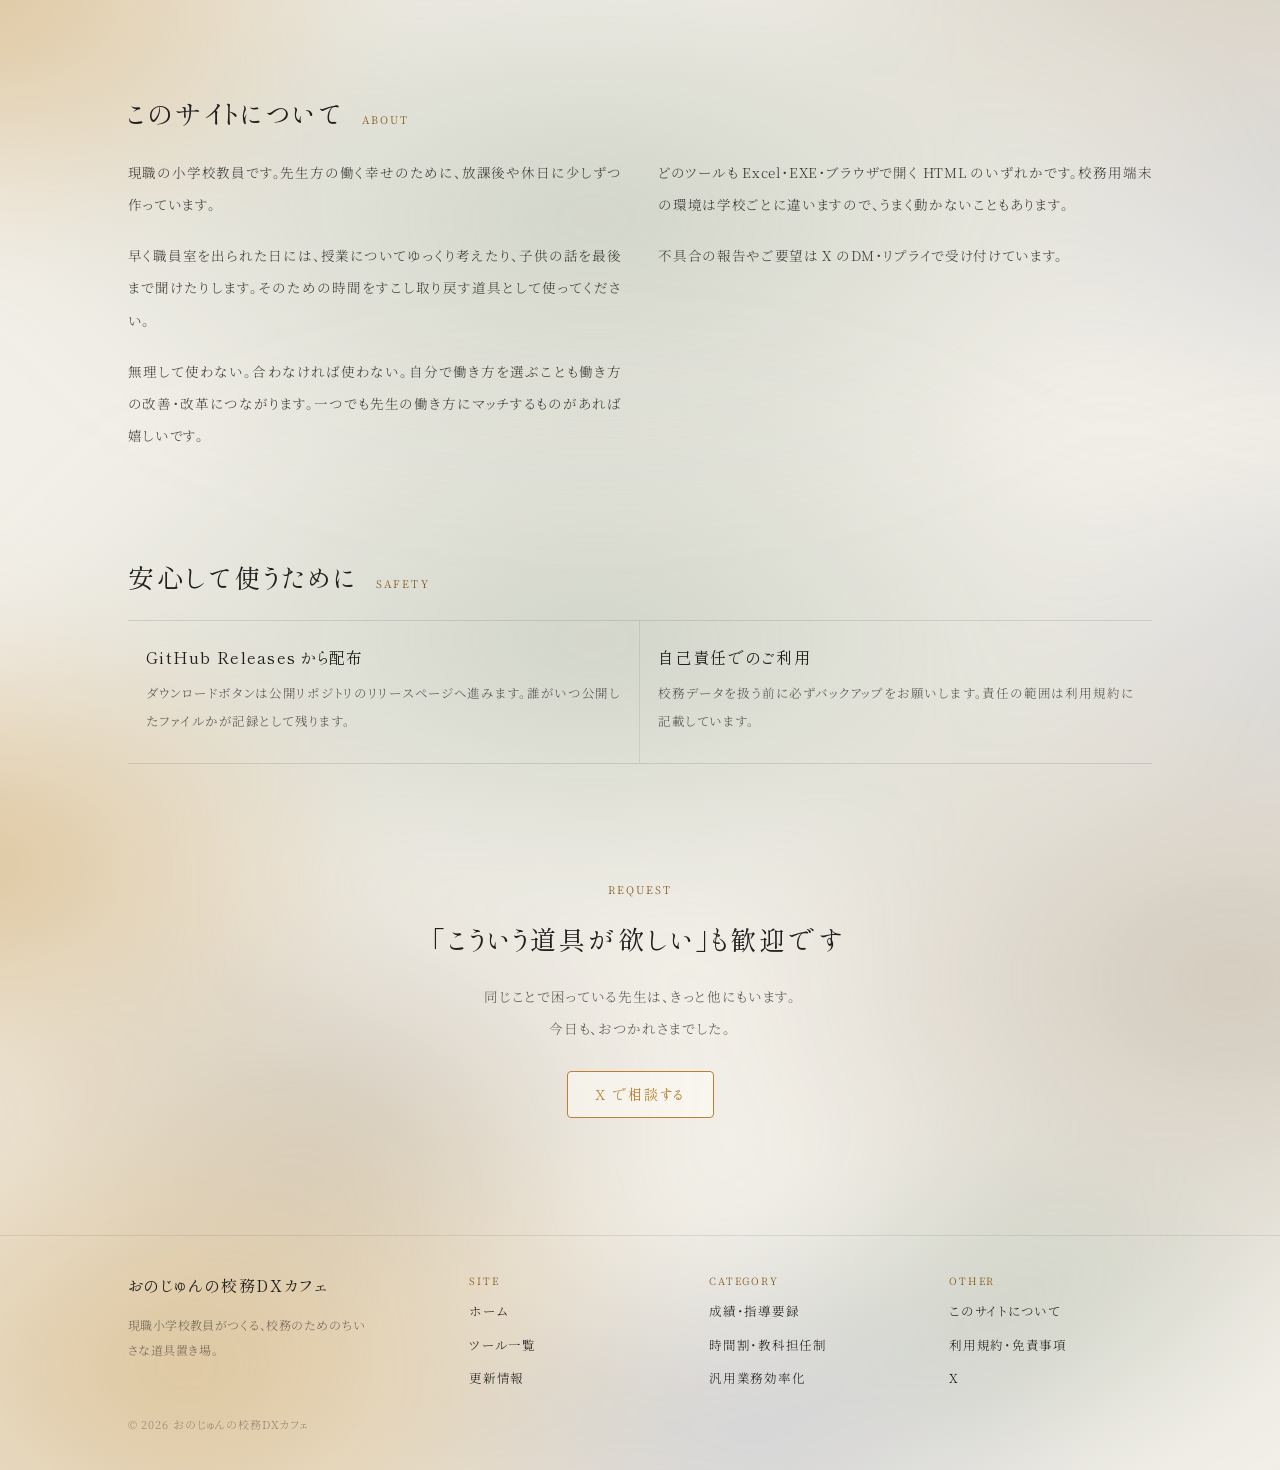
==== commit 8ba65a51: "ヒーローの導入文をmeta descriptionと同じ文言に更新 見た目に表示される場所として、hero-ledeを「働き方改革」「校務DX」 に言及する文章に差し替え。旧文言はHTMLツールへの言" ====
--- a/docs/index.html
+++ b/docs/index.html
@@ -125,7 +125,7 @@
             <span class="hero-rule"></span>
             <span>SCHOOL WORK TOOLS</span>
           </div>
-          <p class="hero-lede">現職の小学校教員が、放課後にこつこつ作った Excel と EXE のツールです。成績処理、時間割、日々のこまごまとした作業に。</p>
+          <p class="hero-lede">現職の小学校教員が「働き方改革」のためにつくる、校務DXのちいさな道具置き場です。成績処理・時間割・日々のこまごまとした作業を助ける Excel・EXE・HTML のツールを無料で公開しています。</p>
           <div class="hero-actions">
             <a class="btn btn-primary" href="tools.html">ツール一覧を見る</a>
             <a class="lnk" href="#about">このサイトについて</a>
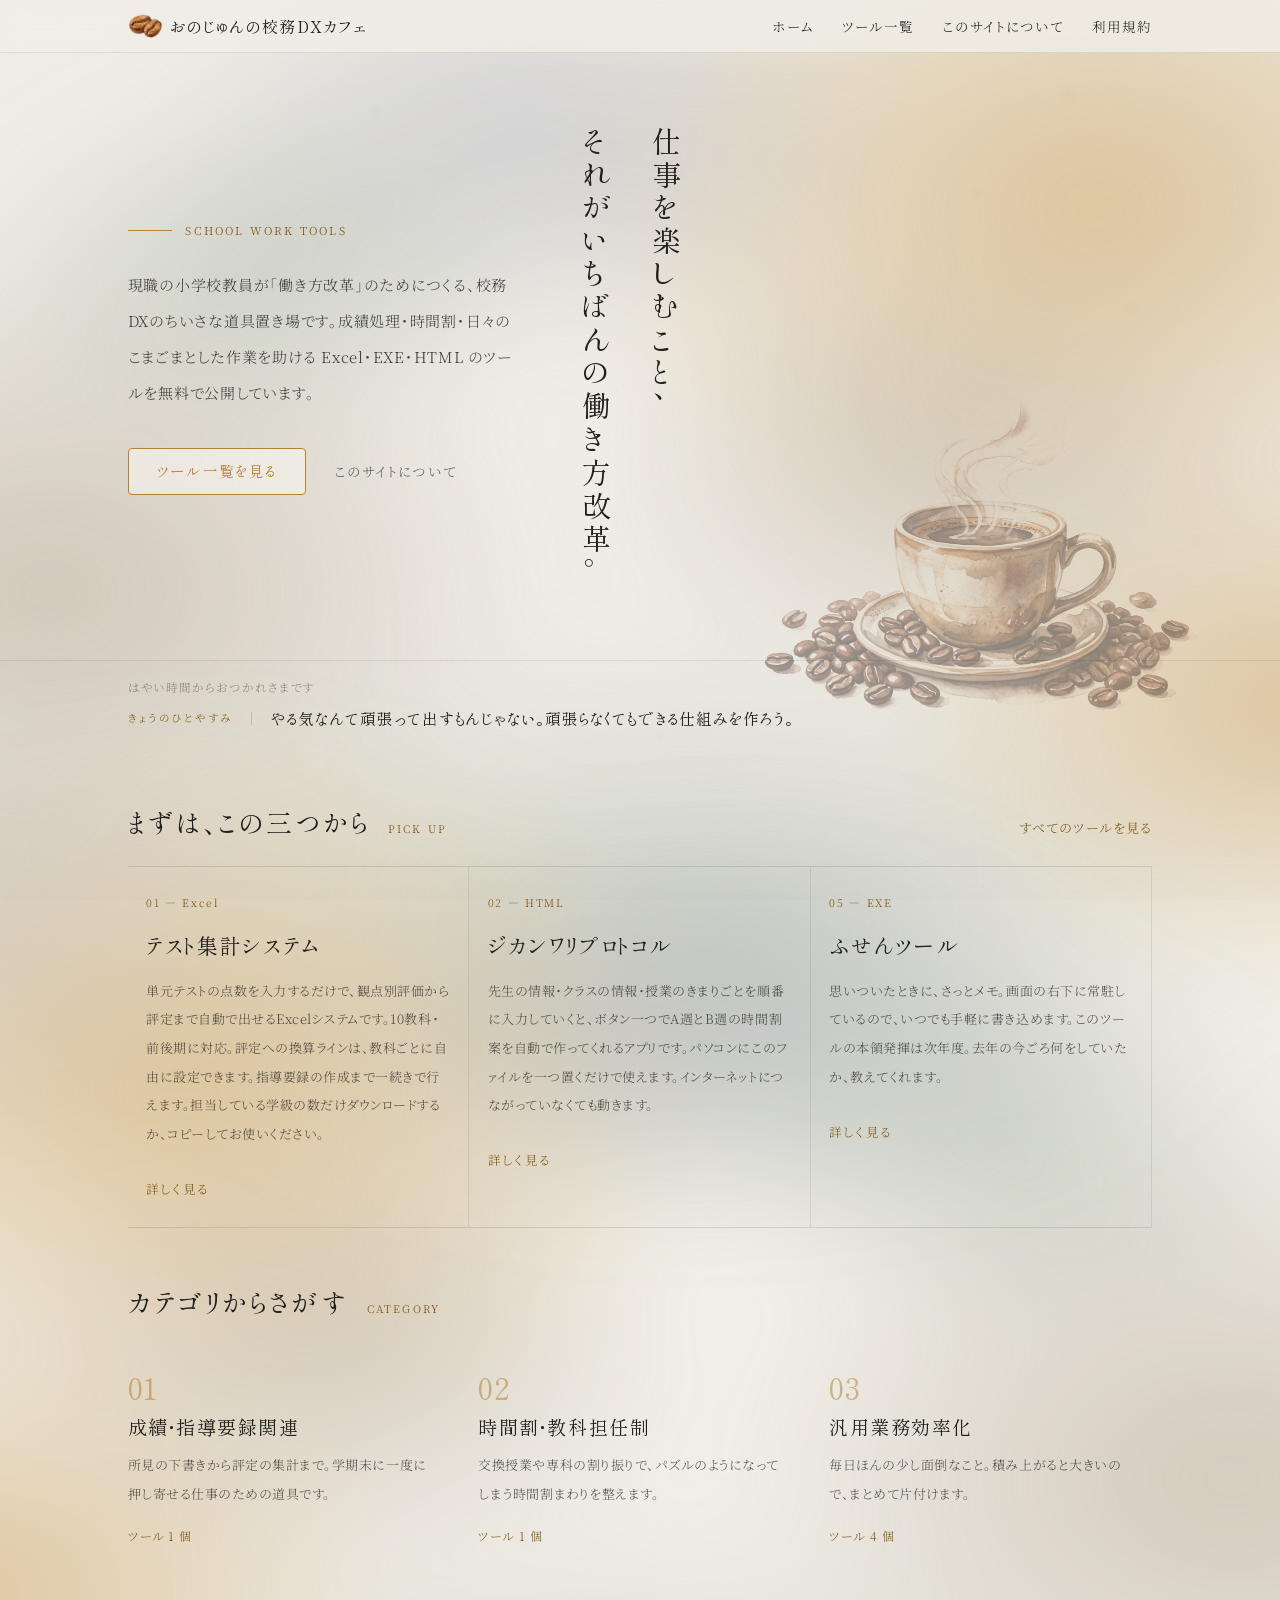
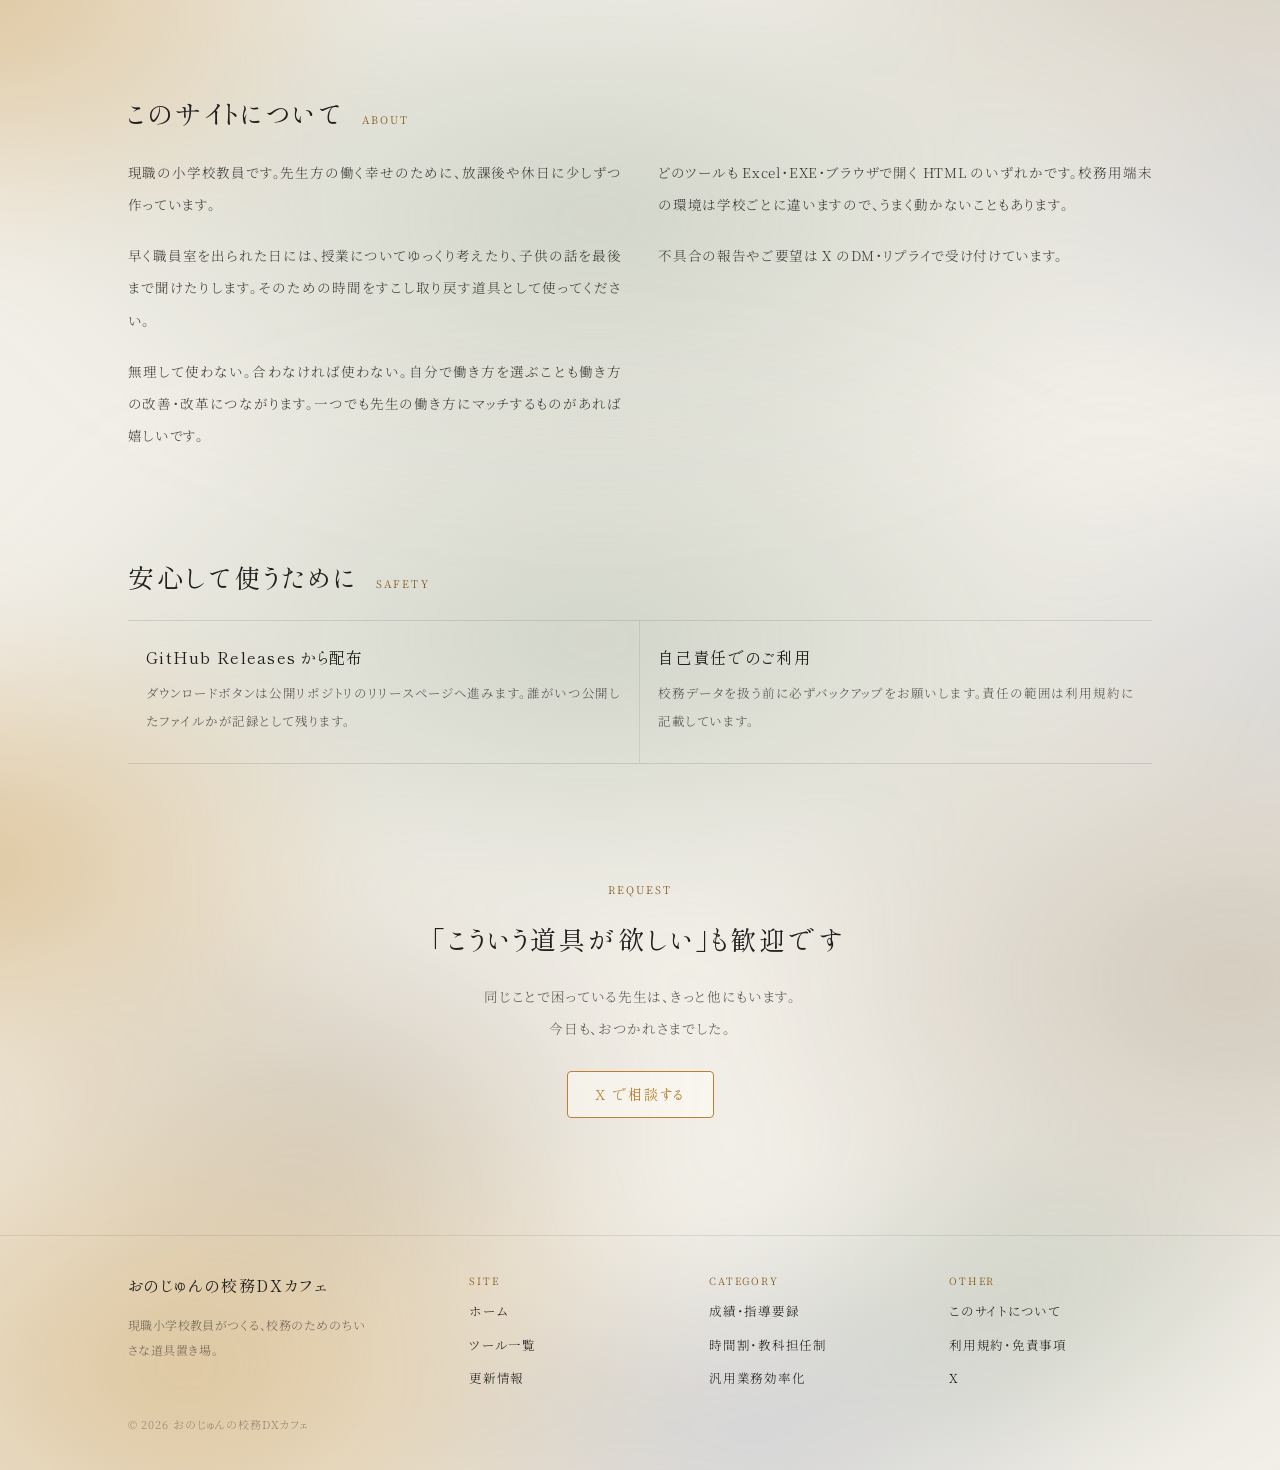
==== commit 5b8e9e8b: "PDFパレットを不具合修正版(v1.0.8)に更新 GitHub Releasesの実URL(PDF._setup_v1.0.8.exe)に差し替え、 バージョン表記も更新。旧バージョンのスキャン結果" ====
--- a/docs/index.html
+++ b/docs/index.html
@@ -310,6 +310,10 @@
   <template id="howto-changelog">
     <h3 class="dialog-title">更新情報</h3>
     <div class="dialog-body">
+      <p><strong>2026-09-16</strong></p>
+      <ul>
+        <li>PDFパレットの不具合を修正しました(v1.0.8)</li>
+      </ul>
       <p><strong>2026-08-19</strong></p>
       <ul>
         <li>所見わりかんを公開しました</li>
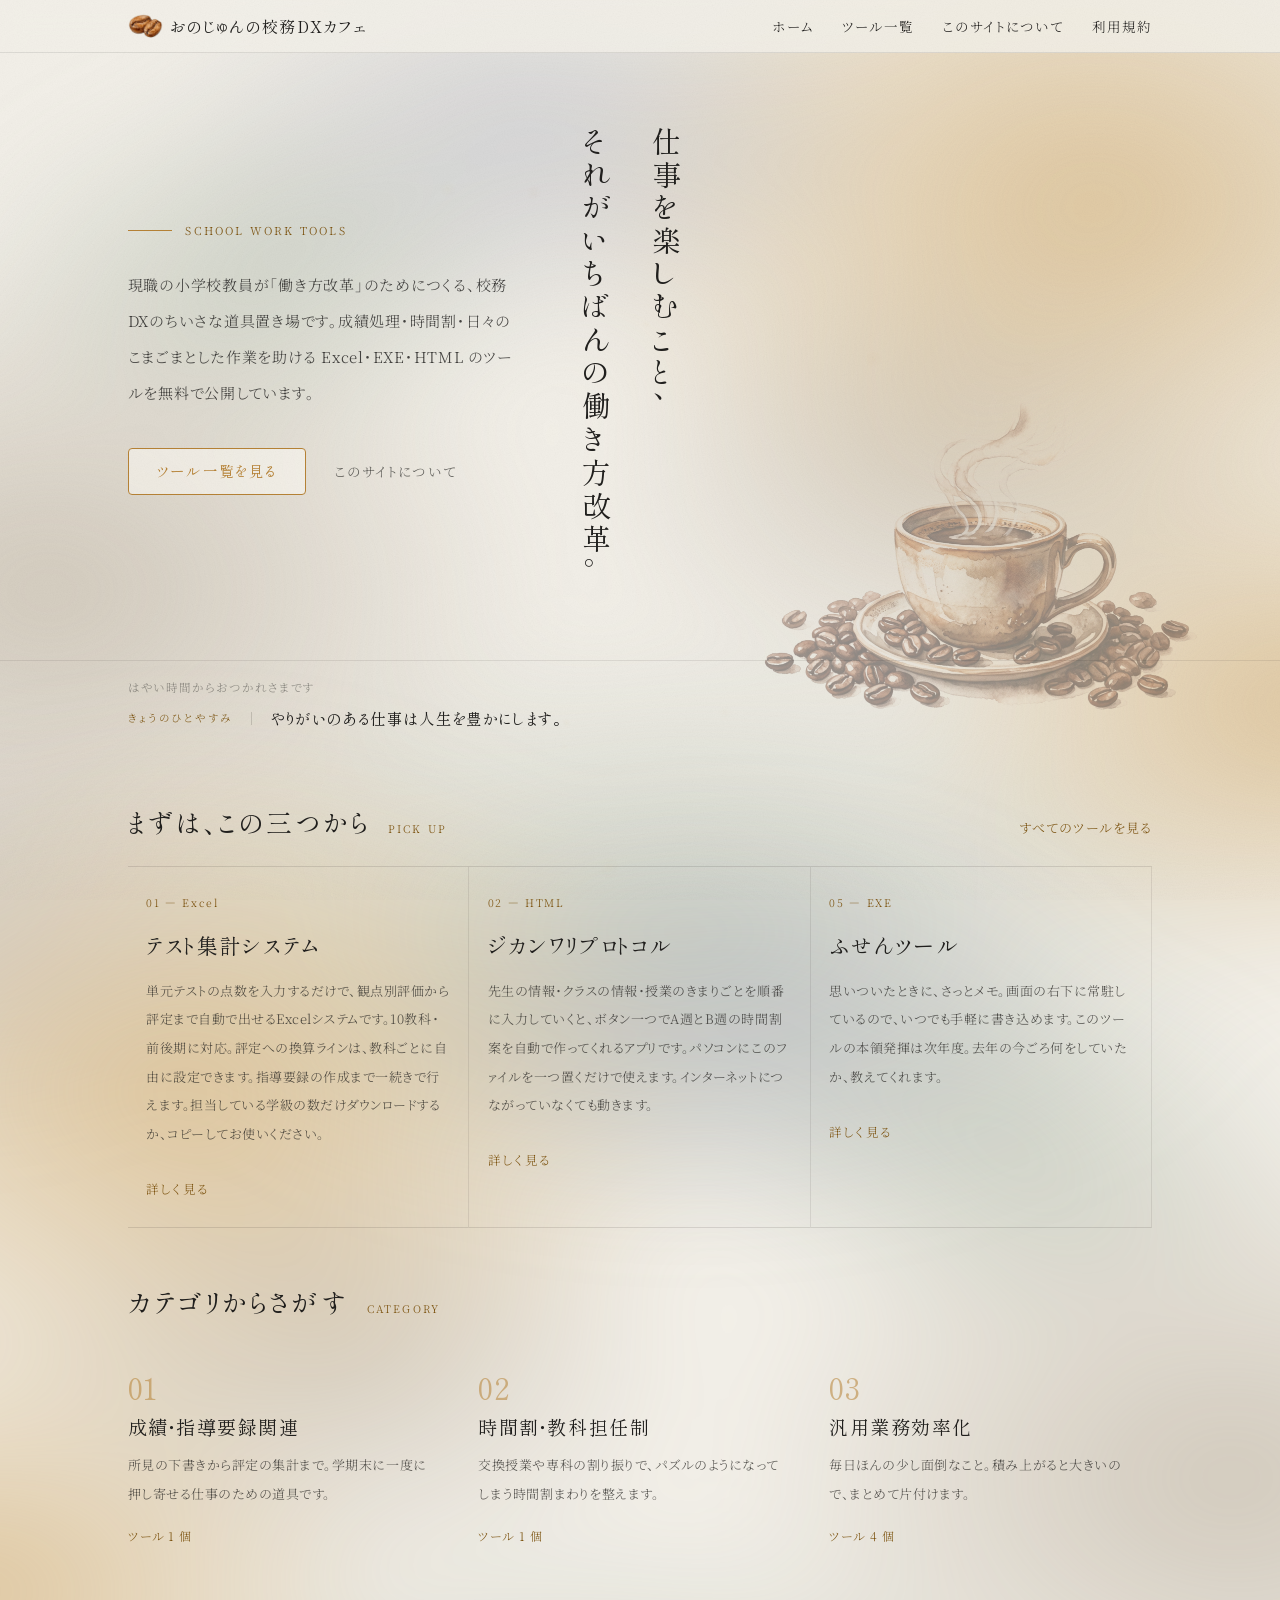
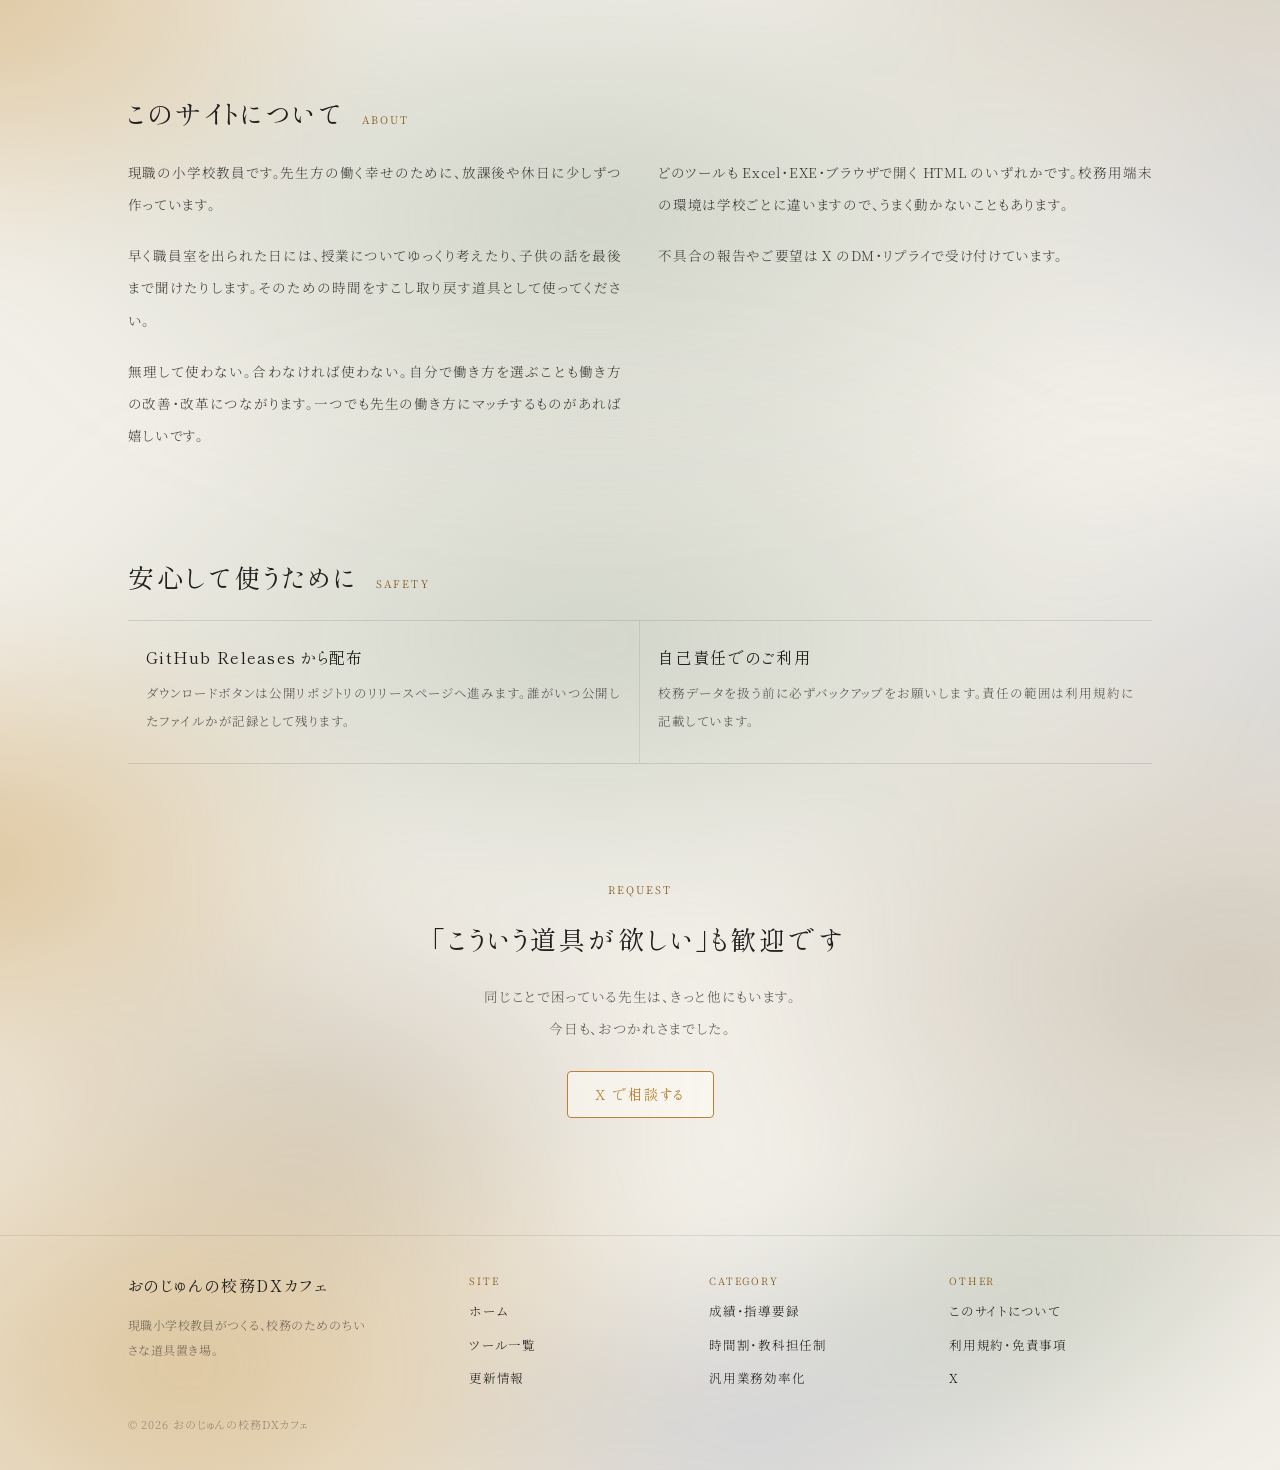
==== commit c2bda64c: "PDFパレットを不具合修正版(v1.0.10)に更新 GitHub Releasesの実URL(PDF_Pallet_setup_v1.0.10.exe)に差し替え、 バージョン表記も更新。更新情報に" ====
--- a/docs/index.html
+++ b/docs/index.html
@@ -310,6 +310,10 @@
   <template id="howto-changelog">
     <h3 class="dialog-title">更新情報</h3>
     <div class="dialog-body">
+      <p><strong>2026-09-18</strong></p>
+      <ul>
+        <li>PDFパレットの不具合を修正しました(v1.0.10)</li>
+      </ul>
       <p><strong>2026-09-16</strong></p>
       <ul>
         <li>PDFパレットの不具合を修正しました(v1.0.8)</li>
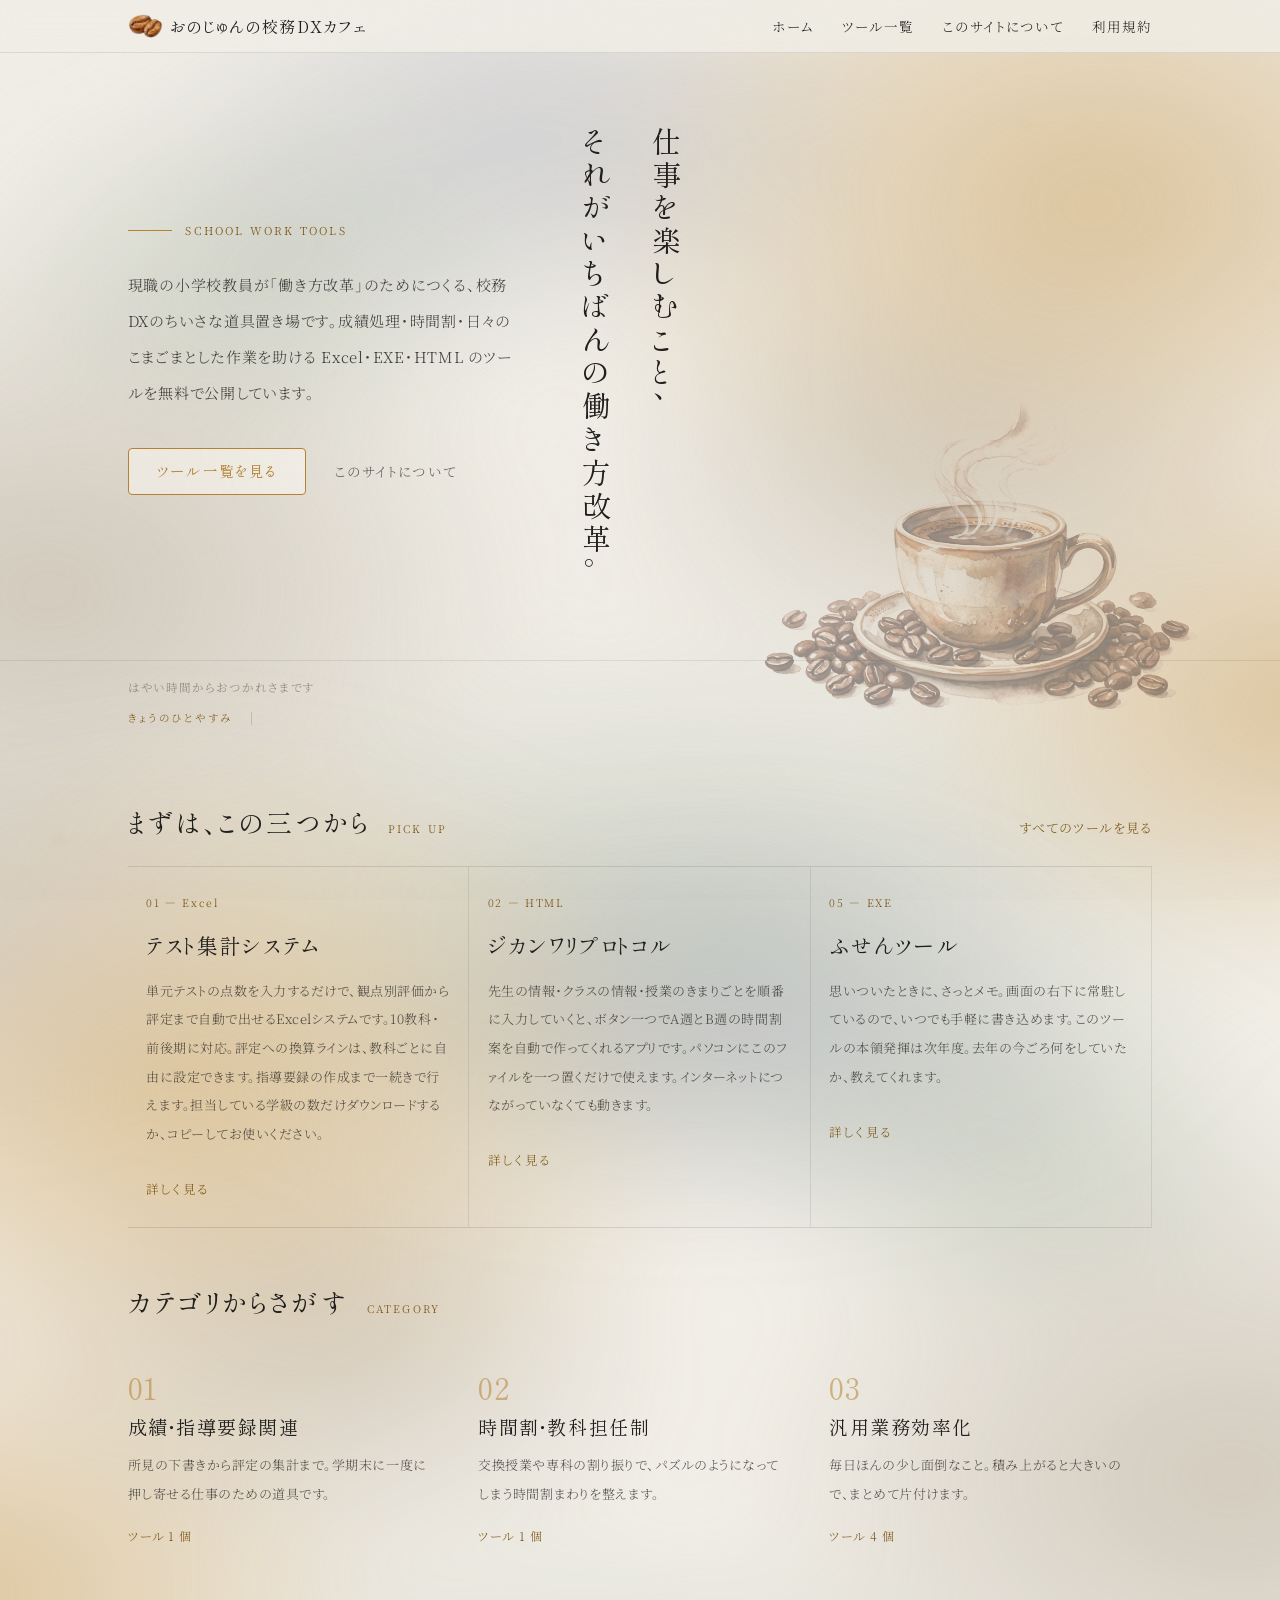
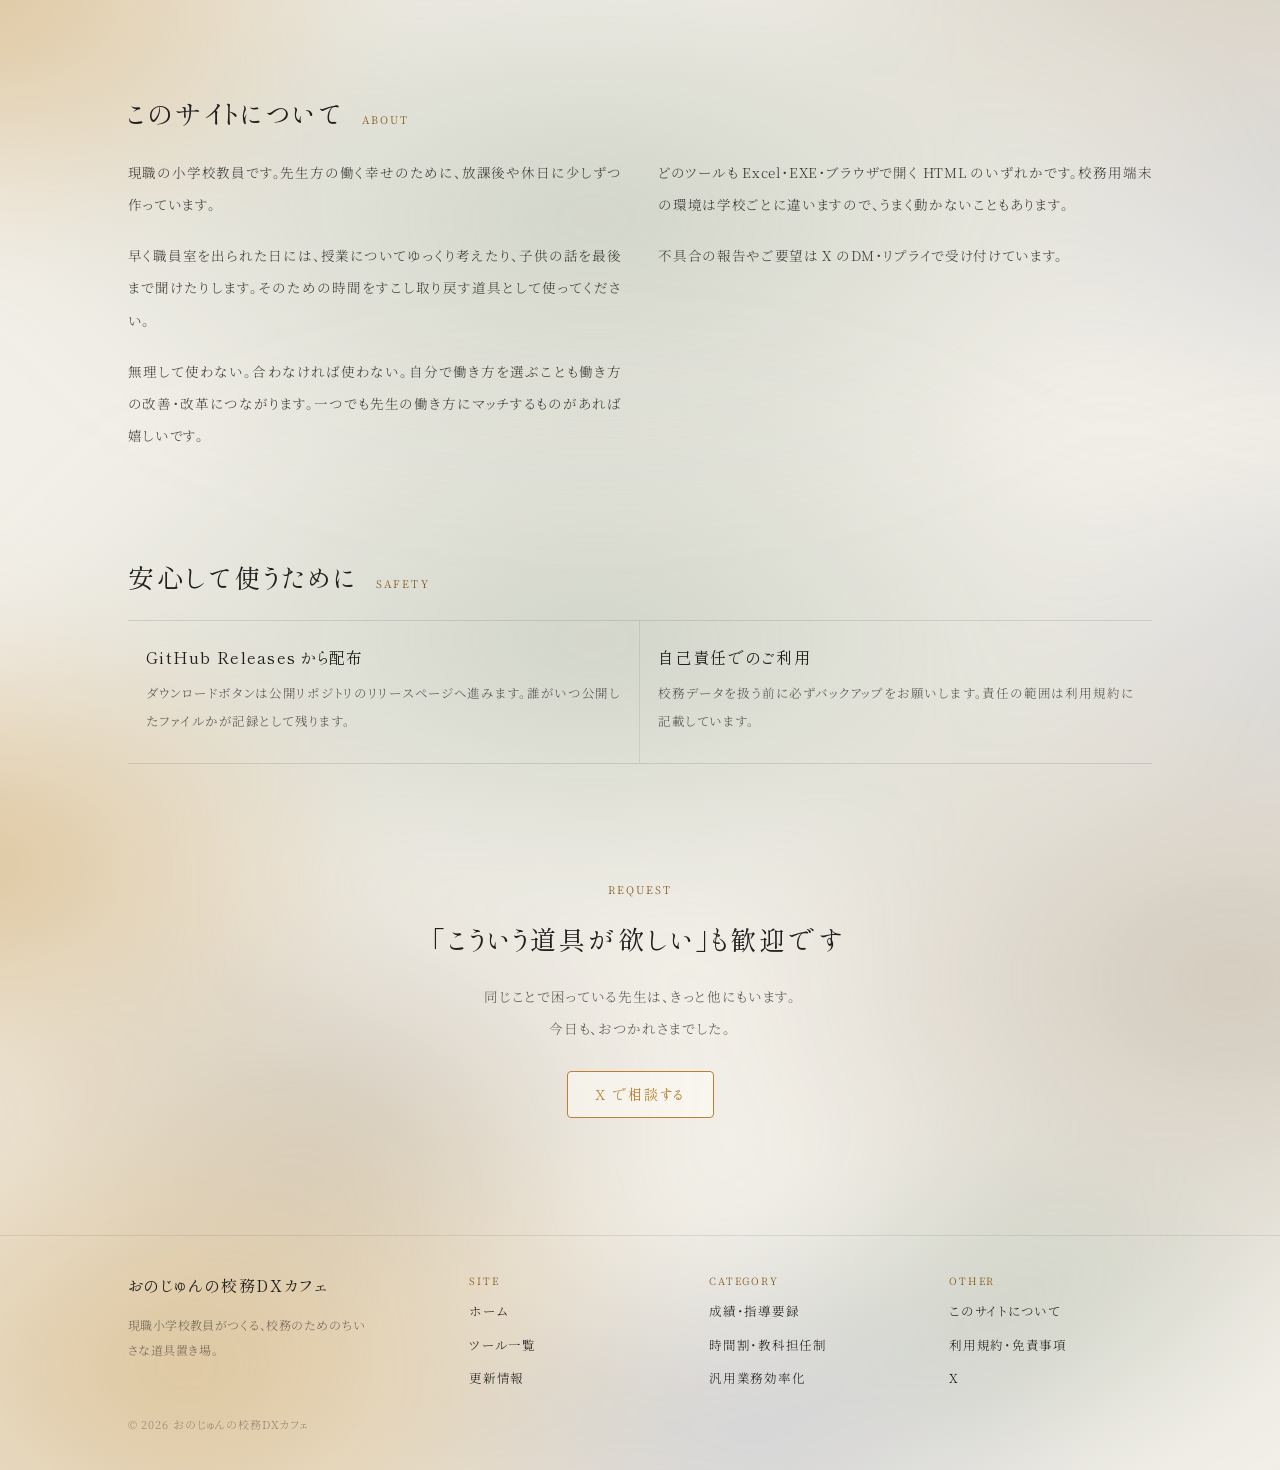
==== commit 78d51467: "独自ドメイン koumu-dx-cafe.net 用のCNAMEを追加し、URLを更新 GitHub PagesでGoDaddyではなくお名前.comで取得した独自ドメインを使うため、 docs/CN" ====
--- a/docs/index.html
+++ b/docs/index.html
@@ -14,7 +14,7 @@
 <meta name="viewport" content="width=device-width, initial-scale=1">
 <title>おのじゅんの校務DXカフェ</title>
 <meta name="description" content="現職の小学校教員が「働き方改革」のためにつくる、校務DXのちいさな道具置き場です。成績処理・時間割・日々のこまごまとした作業を助ける Excel・EXE・HTML のツールを無料で公開しています。">
-<link rel="canonical" href="https://cabernet96258.github.io/koumu-dx-cafe/">
+<link rel="canonical" href="https://koumu-dx-cafe.net/">
 <link rel="icon" type="image/png" href="assets/favicon.png">
 <link rel="stylesheet" href="assets/classical.css">
 <link rel="preconnect" href="https://fonts.gstatic.com" crossorigin>
